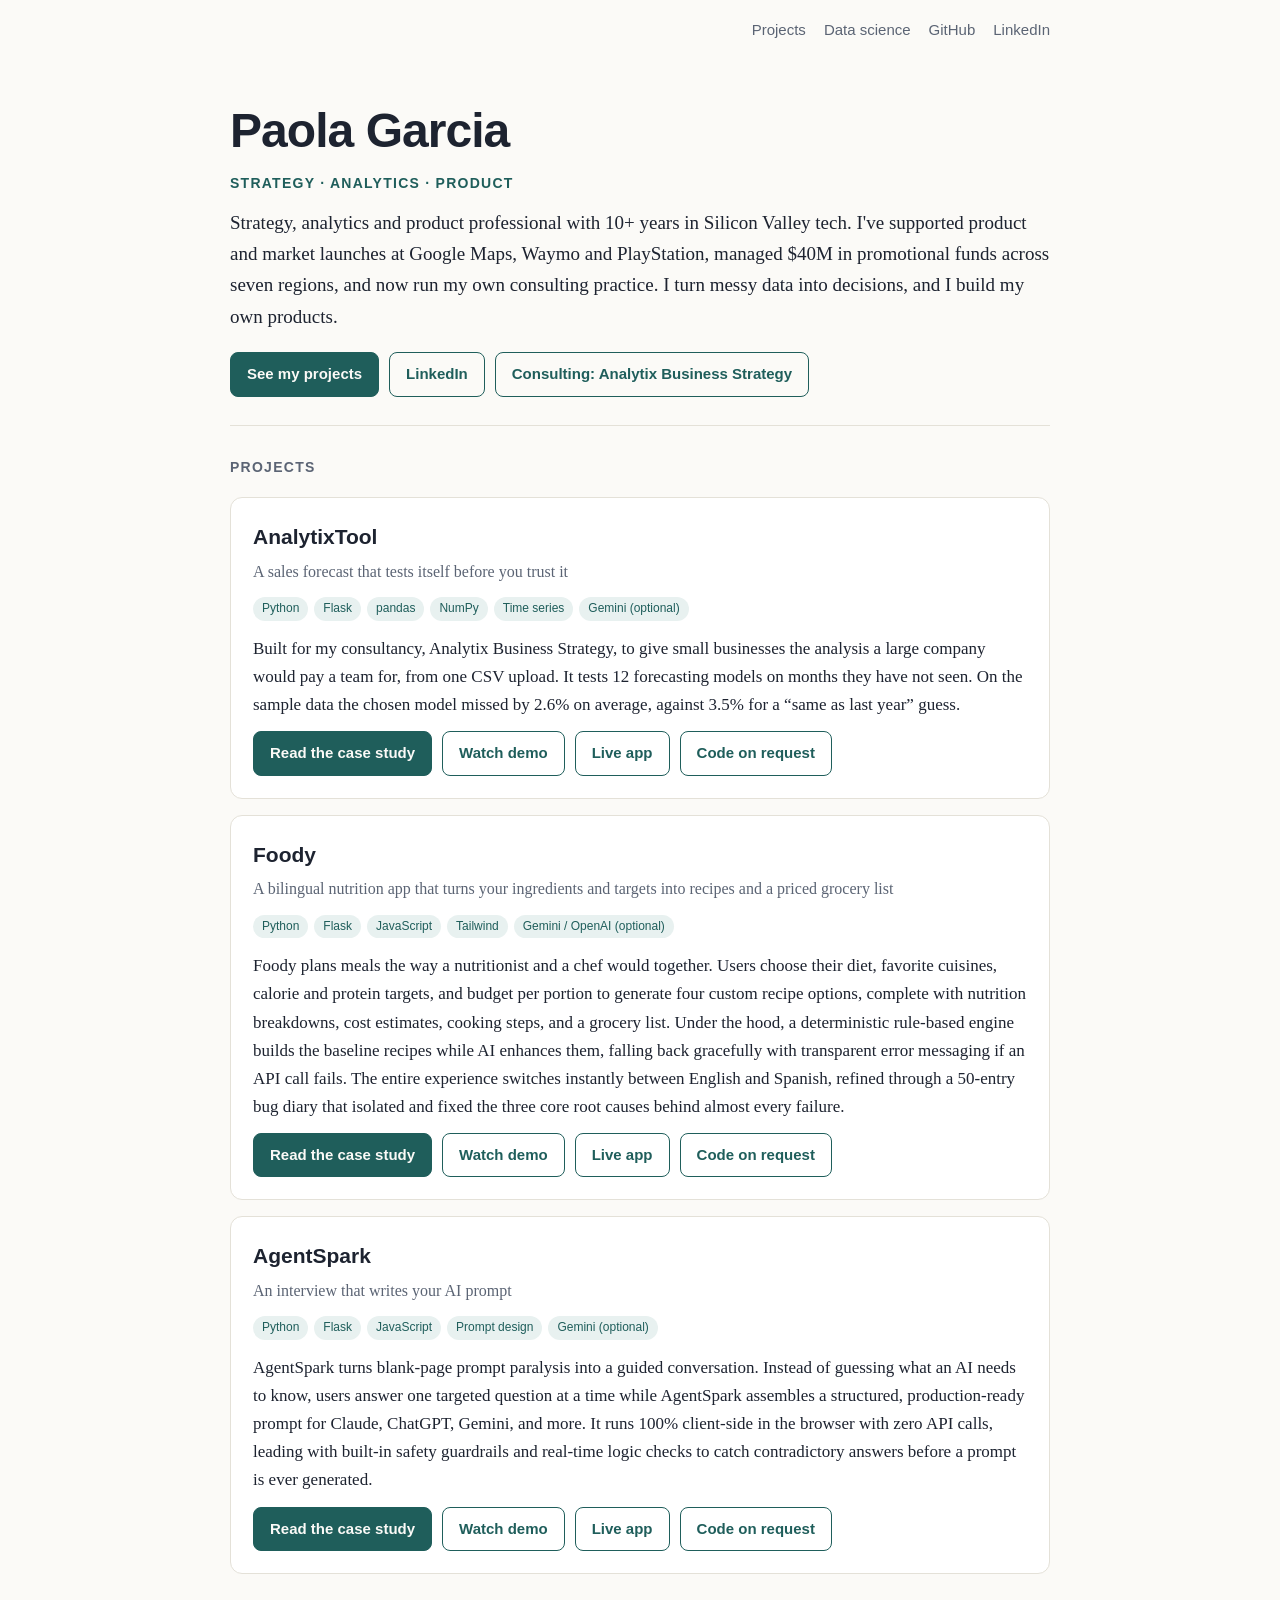
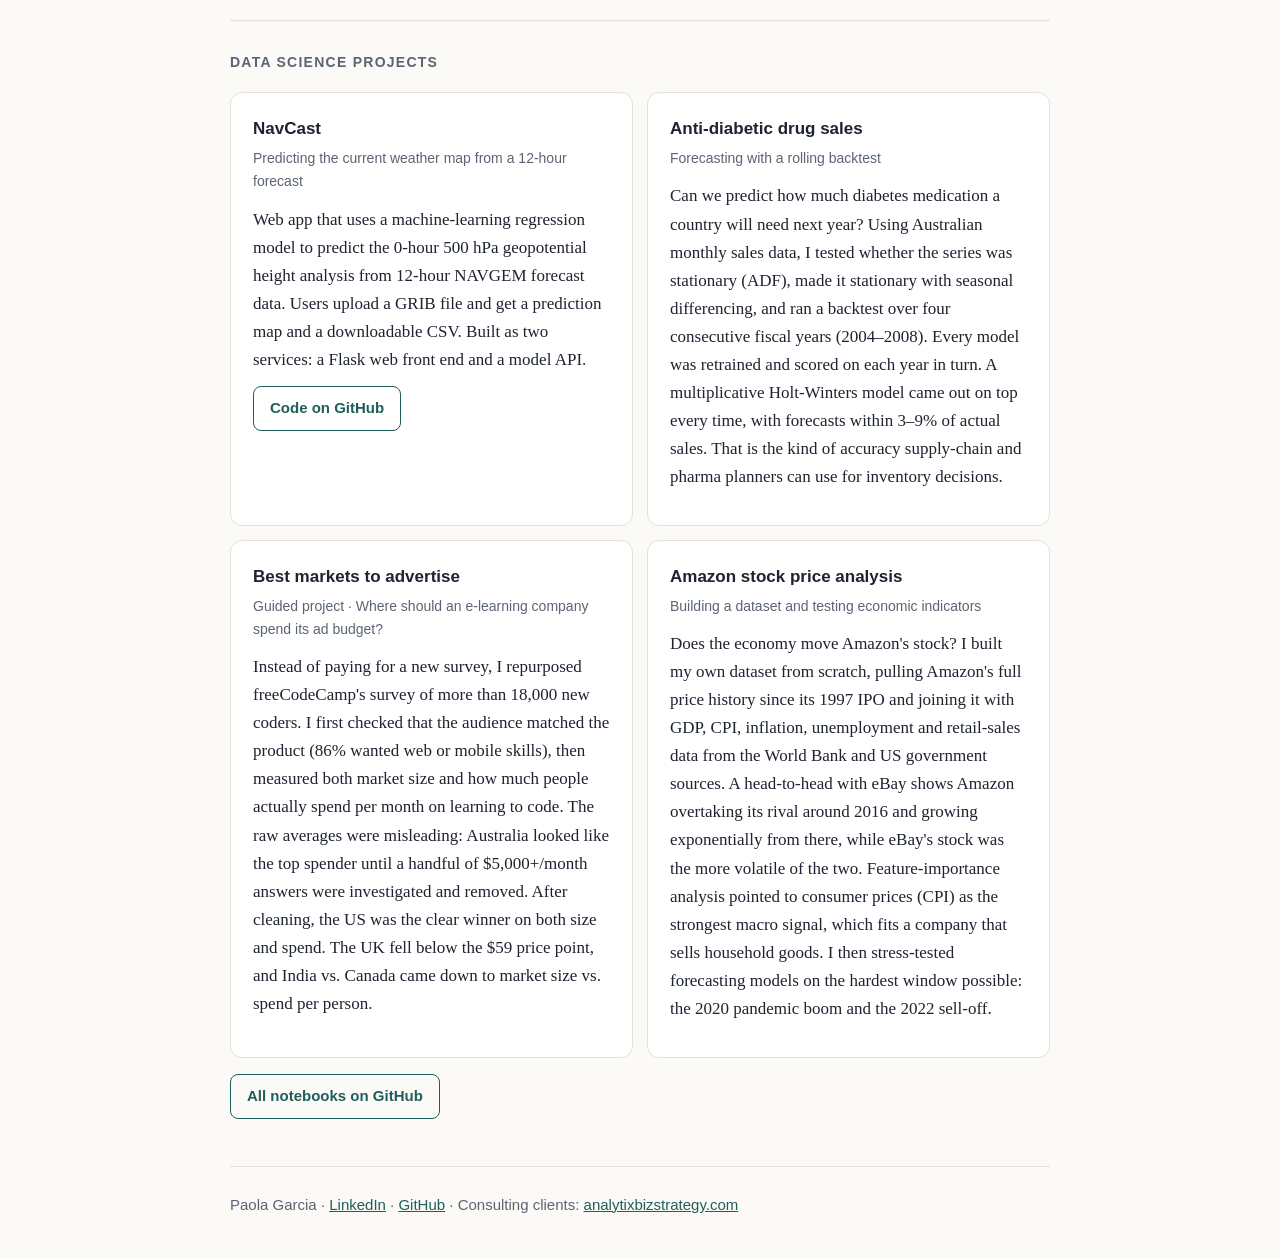
==== index.html @ 6eb3c1f3 "Add files via upload" ====
<!doctype html><html lang="en"><head><meta charset="utf-8"><meta name="viewport" content="width=device-width,initial-scale=1">
<title>Paola Garcia | Business Analytics Portfolio</title><meta name="description" content="Business analytics portfolio: a forecasting app, a bilingual nutrition app and an AI prompt builder, with case studies and demo videos.">
<link rel="stylesheet" href="style.css"></head><body><div class="wrap"><nav><div class="links"><a href="index.html#projects">Projects</a><a href="index.html#notebooks">Data science</a><a href="https://github.com/paogarciar">GitHub</a><a href="https://www.linkedin.com/in/paogarciar/">LinkedIn</a></div></nav>
<div class="hero"><h1>Paola Garcia</h1>
<p class="kick">Strategy &middot; Analytics &middot; Product</p>
<p>Strategy, analytics and product professional with 10+ years in Silicon Valley tech. I've supported product and market launches at Google Maps, Waymo and PlayStation, managed $40M in promotional funds across seven regions, and now run my own consulting practice. I turn messy data into decisions, and I build my own products.</p>
<div class="cta"><a class="btn p" href="#projects">See my projects</a><a class="btn" href="https://www.linkedin.com/in/paogarciar/">LinkedIn</a><a class="btn" href="https://analytixbizstrategy.com">Consulting: Analytix Business Strategy</a></div></div>
<section id="projects"><h2>Projects</h2><div class="card"><h3>AnalytixTool</h3><p class="sub">A sales forecast that tests itself before you trust it</p><div class="tags"><span class="tag">Python</span><span class="tag">Flask</span><span class="tag">pandas</span><span class="tag">NumPy</span><span class="tag">Time series</span><span class="tag">Gemini (optional)</span></div><p>Built for my consultancy, Analytix Business Strategy, to give small businesses the analysis a large company would pay a team for, from one CSV upload. It tests 12 forecasting models on months they have not seen. On the sample data the chosen model missed by 2.6% on average, against 3.5% for a &ldquo;same as last year&rdquo; guess.</p><div class="row"><a class="btn p" href="analytixtool.html">Read the case study</a><a class="btn" href="analytixtool.html#demo">Watch demo</a><a class="btn" href="https://sales-forecast-swot.onrender.com/">Live app</a><a class="btn" href="https://www.linkedin.com/in/paogarciar/" title="Message me on LinkedIn">Code on request</a></div></div><div class="card"><h3>Foody</h3><p class="sub">A bilingual nutrition app that turns your ingredients and targets into recipes and a priced grocery list</p><div class="tags"><span class="tag">Python</span><span class="tag">Flask</span><span class="tag">JavaScript</span><span class="tag">Tailwind</span><span class="tag">Gemini / OpenAI (optional)</span></div><p>Foody plans meals the way a nutritionist and a chef would together. Users choose their diet, favorite cuisines, calorie and protein targets, and budget per portion to generate four custom recipe options, complete with nutrition breakdowns, cost estimates, cooking steps, and a grocery list. Under the hood, a deterministic rule-based engine builds the baseline recipes while AI enhances them, falling back gracefully with transparent error messaging if an API call fails. The entire experience switches instantly between English and Spanish, refined through a 50-entry bug diary that isolated and fixed the three core root causes behind almost every failure.</p><div class="row"><a class="btn p" href="foody.html">Read the case study</a><a class="btn" href="foody.html#demo">Watch demo</a><a class="btn" href="https://foody-5w9l.onrender.com">Live app</a><a class="btn" href="https://www.linkedin.com/in/paogarciar/" title="Message me on LinkedIn">Code on request</a></div></div><div class="card"><h3>AgentSpark</h3><p class="sub">An interview that writes your AI prompt</p><div class="tags"><span class="tag">Python</span><span class="tag">Flask</span><span class="tag">JavaScript</span><span class="tag">Prompt design</span><span class="tag">Gemini (optional)</span></div><p>AgentSpark turns blank-page prompt paralysis into a guided conversation. Instead of guessing what an AI needs to know, users answer one targeted question at a time while AgentSpark assembles a structured, production-ready prompt for Claude, ChatGPT, Gemini, and more. It runs 100% client-side in the browser with zero API calls, leading with built-in safety guardrails and real-time logic checks to catch contradictory answers before a prompt is ever generated.</p><div class="row"><a class="btn p" href="agentspark.html">Read the case study</a><a class="btn" href="agentspark.html#demo">Watch demo</a><a class="btn" href="https://agentspark.onrender.com/">Live app</a><a class="btn" href="https://www.linkedin.com/in/paogarciar/" title="Message me on LinkedIn">Code on request</a></div></div></section>
<section id="notebooks"><h2>Data science projects</h2><div class="grid two"><div class="card"><h3>NavCast</h3><p class="fact">Predicting the current weather map from a 12-hour forecast</p><p>Web app that uses a machine-learning regression model to predict the 0-hour 500 hPa geopotential height analysis from 12-hour NAVGEM forecast data. Users upload a GRIB file and get a prediction map and a downloadable CSV. Built as two services: a Flask web front end and a model API.</p><div class="row"><a class="btn" href="https://github.com/paogarciar/NavCast">Code on GitHub</a></div></div><div class="card"><h3>Anti-diabetic drug sales</h3><p class="fact">Forecasting with a rolling backtest</p><p>Can we predict how much diabetes medication a country will need next year? Using Australian monthly sales data, I tested whether the series was stationary (ADF), made it stationary with seasonal differencing, and ran a backtest over four consecutive fiscal years (2004&ndash;2008). Every model was retrained and scored on each year in turn. A multiplicative Holt-Winters model came out on top every time, with forecasts within 3&ndash;9% of actual sales. That is the kind of accuracy supply-chain and pharma planners can use for inventory decisions.</p></div><div class="card"><h3>Best markets to advertise</h3><p class="fact">Guided project &middot; Where should an e-learning company spend its ad budget?</p><p>Instead of paying for a new survey, I repurposed freeCodeCamp's survey of more than 18,000 new coders. I first checked that the audience matched the product (86% wanted web or mobile skills), then measured both market size and how much people actually spend per month on learning to code. The raw averages were misleading: Australia looked like the top spender until a handful of $5,000+/month answers were investigated and removed. After cleaning, the US was the clear winner on both size and spend. The UK fell below the $59 price point, and India vs. Canada came down to market size vs. spend per person.</p></div><div class="card"><h3>Amazon stock price analysis</h3><p class="fact">Building a dataset and testing economic indicators</p><p>Does the economy move Amazon's stock? I built my own dataset from scratch, pulling Amazon's full price history since its 1997 IPO and joining it with GDP, CPI, inflation, unemployment and retail-sales data from the World Bank and US government sources. A head-to-head with eBay shows Amazon overtaking its rival around 2016 and growing exponentially from there, while eBay's stock was the more volatile of the two. Feature-importance analysis pointed to consumer prices (CPI) as the strongest macro signal, which fits a company that sells household goods. I then stress-tested forecasting models on the hardest window possible: the 2020 pandemic boom and the 2022 sell-off.</p></div></div><p style="margin-top:16px"><a class="btn" href="https://github.com/paogarciar/Data-Science-Notebooks">All notebooks on GitHub</a></p></section>

<footer>Paola Garcia &middot; <a href="https://www.linkedin.com/in/paogarciar/">LinkedIn</a> &middot; <a href="https://github.com/paogarciar">GitHub</a> &middot; Consulting clients: <a href="https://analytixbizstrategy.com">analytixbizstrategy.com</a></footer></div></body></html>
---- style.css ----
:root{--bg:#fbfaf7;--fg:#1d2330;--mut:#5b6474;--card:#fff;--line:#e4e1d8;--acc:#1f5e5b;--acc2:#e8f1f0;--hi:#b4532a}
@media(prefers-color-scheme:dark){:root{--bg:#12161c;--fg:#e8ebf0;--mut:#9aa4b2;--card:#1a2029;--line:#2a323d;--acc:#6fc3bd;--acc2:#1b2b2d;--hi:#e08a5e}}
*{box-sizing:border-box}html{scroll-behavior:smooth}
body{margin:0;background:var(--bg);color:var(--fg);font:17px/1.65 Georgia,'Iowan Old Style',serif}
a{color:var(--acc)}
.wrap{max-width:860px;margin:0 auto;padding:0 20px}
h1,h2,h3,.sans,nav,.btn,.tag{font-family:-apple-system,'Segoe UI',Helvetica,Arial,sans-serif}
nav{display:flex;gap:18px;flex-wrap:wrap;justify-content:space-between;align-items:center;padding:18px 0;font-size:15px}
nav .links{display:flex;gap:18px;flex-wrap:wrap}nav a{text-decoration:none;color:var(--mut)}nav a:hover{color:var(--acc)}
nav .links:only-child{margin-left:auto}
nav .name{font-weight:700;color:var(--fg)}
.hero{padding:44px 0 28px}
.hero h1{font-size:clamp(32px,6vw,48px);line-height:1.1;margin:0 0 14px;letter-spacing:-.02em}
.kick{font-family:-apple-system,'Segoe UI',sans-serif;font-size:14px!important;letter-spacing:.09em;text-transform:uppercase;color:var(--acc)!important;margin:0 0 12px!important;font-weight:600}
.hero p{font-size:19px;max-width:none;color:var(--fg);margin:0 0 20px}
.cta{display:flex;gap:10px;flex-wrap:wrap}
.btn{display:inline-block;padding:9px 16px;border-radius:8px;border:1px solid var(--acc);color:var(--acc);text-decoration:none;font-size:15px;font-weight:600}
.btn.p{background:var(--acc);color:var(--bg)}
.btn:hover{opacity:.85}
section{padding:30px 0;border-top:1px solid var(--line)}
h2{font-size:14px;letter-spacing:.09em;text-transform:uppercase;color:var(--mut);margin:0 0 18px}
.card{background:var(--card);border:1px solid var(--line);border-radius:12px;padding:22px;margin:0 0 16px}
.card h3{margin:0 0 4px;font-size:21px}
.card .sub{color:var(--mut);margin:0 0 12px;font-size:16px}
.card p{margin:0 0 12px}
.tags{display:flex;gap:6px;flex-wrap:wrap;margin:0 0 14px}
.tag{font-size:12px;background:var(--acc2);color:var(--acc);padding:2px 9px;border-radius:99px}
.row{display:flex;gap:10px;flex-wrap:wrap}
.grid{display:grid;grid-template-columns:repeat(auto-fit,minmax(230px,1fr));gap:14px}
.grid.two{grid-template-columns:repeat(auto-fit,minmax(320px,1fr))}
.grid .card{margin:0}.grid .card h3{font-size:17px}
.fact{font-family:-apple-system,'Segoe UI',sans-serif;font-size:14px;color:var(--mut);margin:0 0 12px}
footer{border-top:1px solid var(--line);padding:26px 0 40px;color:var(--mut);font-size:15px;font-family:-apple-system,'Segoe UI',sans-serif}
.cs h1{font-size:clamp(28px,5vw,40px);line-height:1.15;margin:30px 0 6px;letter-spacing:-.02em}
.cs .lede{font-size:19px;color:var(--mut);margin:0 0 20px}
.cs h3{font-size:20px;margin:30px 0 8px}
.cs table{border-collapse:collapse;width:100%;margin:14px 0;font-family:-apple-system,'Segoe UI',sans-serif;font-size:15px}
.cs th,.cs td{border-bottom:1px solid var(--line);padding:8px 10px;text-align:left}
.cs th{color:var(--mut);font-weight:600}
.cs li{margin:6px 0}
.meta{font-family:-apple-system,'Segoe UI',sans-serif;font-size:15px;color:var(--mut);background:var(--card);border:1px solid var(--line);border-radius:10px;padding:12px 16px;margin:0 0 20px}
.vid{position:relative;aspect-ratio:16/9;margin:18px 0 6px;border-radius:12px;overflow:hidden;border:1px solid var(--line);background:#000}
.vid iframe{position:absolute;inset:0;width:100%;height:100%;border:0}
.back{font-family:-apple-system,'Segoe UI',sans-serif;font-size:15px}
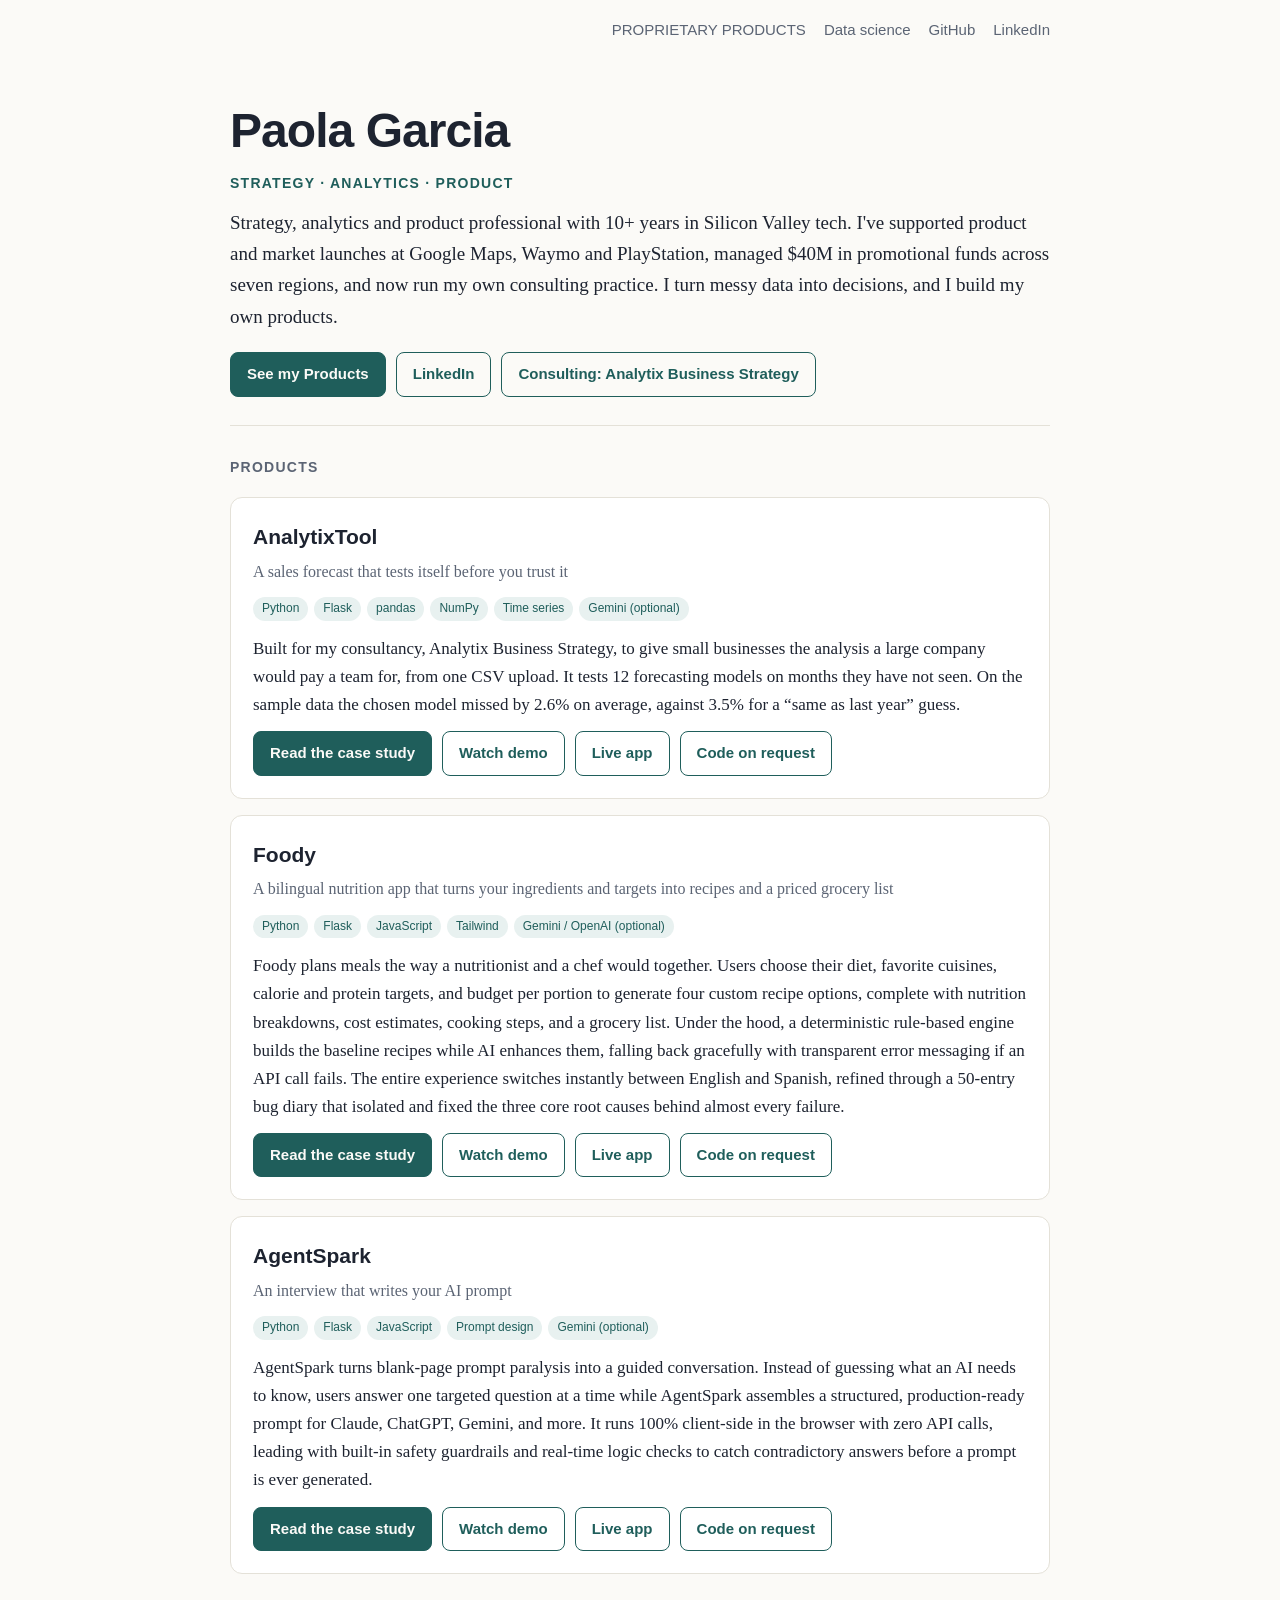
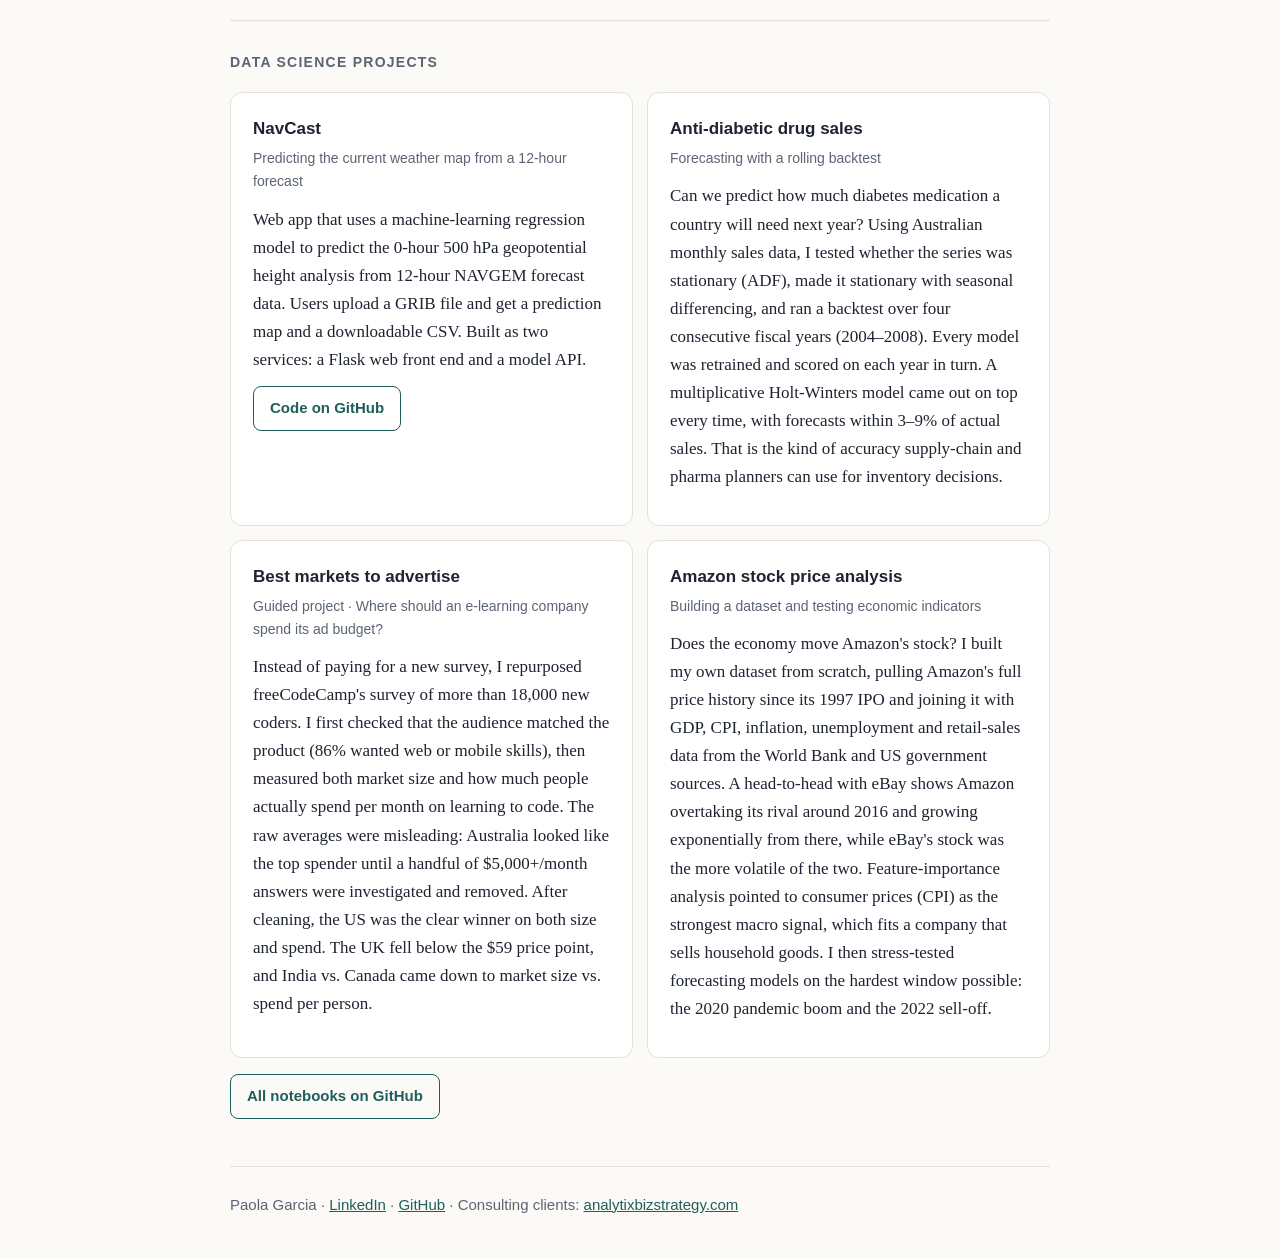
==== commit 8668c190: "Update index.html" ====
--- a/index.html
+++ b/index.html
@@ -1,11 +1,11 @@
 <!doctype html><html lang="en"><head><meta charset="utf-8"><meta name="viewport" content="width=device-width,initial-scale=1">
 <title>Paola Garcia | Business Analytics Portfolio</title><meta name="description" content="Business analytics portfolio: a forecasting app, a bilingual nutrition app and an AI prompt builder, with case studies and demo videos.">
-<link rel="stylesheet" href="style.css"></head><body><div class="wrap"><nav><div class="links"><a href="index.html#projects">Projects</a><a href="index.html#notebooks">Data science</a><a href="https://github.com/paogarciar">GitHub</a><a href="https://www.linkedin.com/in/paogarciar/">LinkedIn</a></div></nav>
+<link rel="stylesheet" href="style.css"></head><body><div class="wrap"><nav><div class="links"><a href="index.html#PROPRIETARY PRODUCTS">PROPRIETARY PRODUCTS</a><a href="index.html#notebooks">Data science</a><a href="https://github.com/paogarciar">GitHub</a><a href="https://www.linkedin.com/in/paogarciar/">LinkedIn</a></div></nav>
 <div class="hero"><h1>Paola Garcia</h1>
 <p class="kick">Strategy &middot; Analytics &middot; Product</p>
 <p>Strategy, analytics and product professional with 10+ years in Silicon Valley tech. I've supported product and market launches at Google Maps, Waymo and PlayStation, managed $40M in promotional funds across seven regions, and now run my own consulting practice. I turn messy data into decisions, and I build my own products.</p>
-<div class="cta"><a class="btn p" href="#projects">See my projects</a><a class="btn" href="https://www.linkedin.com/in/paogarciar/">LinkedIn</a><a class="btn" href="https://analytixbizstrategy.com">Consulting: Analytix Business Strategy</a></div></div>
-<section id="projects"><h2>Projects</h2><div class="card"><h3>AnalytixTool</h3><p class="sub">A sales forecast that tests itself before you trust it</p><div class="tags"><span class="tag">Python</span><span class="tag">Flask</span><span class="tag">pandas</span><span class="tag">NumPy</span><span class="tag">Time series</span><span class="tag">Gemini (optional)</span></div><p>Built for my consultancy, Analytix Business Strategy, to give small businesses the analysis a large company would pay a team for, from one CSV upload. It tests 12 forecasting models on months they have not seen. On the sample data the chosen model missed by 2.6% on average, against 3.5% for a &ldquo;same as last year&rdquo; guess.</p><div class="row"><a class="btn p" href="analytixtool.html">Read the case study</a><a class="btn" href="analytixtool.html#demo">Watch demo</a><a class="btn" href="https://sales-forecast-swot.onrender.com/">Live app</a><a class="btn" href="https://www.linkedin.com/in/paogarciar/" title="Message me on LinkedIn">Code on request</a></div></div><div class="card"><h3>Foody</h3><p class="sub">A bilingual nutrition app that turns your ingredients and targets into recipes and a priced grocery list</p><div class="tags"><span class="tag">Python</span><span class="tag">Flask</span><span class="tag">JavaScript</span><span class="tag">Tailwind</span><span class="tag">Gemini / OpenAI (optional)</span></div><p>Foody plans meals the way a nutritionist and a chef would together. Users choose their diet, favorite cuisines, calorie and protein targets, and budget per portion to generate four custom recipe options, complete with nutrition breakdowns, cost estimates, cooking steps, and a grocery list. Under the hood, a deterministic rule-based engine builds the baseline recipes while AI enhances them, falling back gracefully with transparent error messaging if an API call fails. The entire experience switches instantly between English and Spanish, refined through a 50-entry bug diary that isolated and fixed the three core root causes behind almost every failure.</p><div class="row"><a class="btn p" href="foody.html">Read the case study</a><a class="btn" href="foody.html#demo">Watch demo</a><a class="btn" href="https://foody-5w9l.onrender.com">Live app</a><a class="btn" href="https://www.linkedin.com/in/paogarciar/" title="Message me on LinkedIn">Code on request</a></div></div><div class="card"><h3>AgentSpark</h3><p class="sub">An interview that writes your AI prompt</p><div class="tags"><span class="tag">Python</span><span class="tag">Flask</span><span class="tag">JavaScript</span><span class="tag">Prompt design</span><span class="tag">Gemini (optional)</span></div><p>AgentSpark turns blank-page prompt paralysis into a guided conversation. Instead of guessing what an AI needs to know, users answer one targeted question at a time while AgentSpark assembles a structured, production-ready prompt for Claude, ChatGPT, Gemini, and more. It runs 100% client-side in the browser with zero API calls, leading with built-in safety guardrails and real-time logic checks to catch contradictory answers before a prompt is ever generated.</p><div class="row"><a class="btn p" href="agentspark.html">Read the case study</a><a class="btn" href="agentspark.html#demo">Watch demo</a><a class="btn" href="https://agentspark.onrender.com/">Live app</a><a class="btn" href="https://www.linkedin.com/in/paogarciar/" title="Message me on LinkedIn">Code on request</a></div></div></section>
+<div class="cta"><a class="btn p" href="#Products">See my Products</a><a class="btn" href="https://www.linkedin.com/in/paogarciar/">LinkedIn</a><a class="btn" href="https://analytixbizstrategy.com">Consulting: Analytix Business Strategy</a></div></div>
+<section id="Products"><h2>Products</h2><div class="card"><h3>AnalytixTool</h3><p class="sub">A sales forecast that tests itself before you trust it</p><div class="tags"><span class="tag">Python</span><span class="tag">Flask</span><span class="tag">pandas</span><span class="tag">NumPy</span><span class="tag">Time series</span><span class="tag">Gemini (optional)</span></div><p>Built for my consultancy, Analytix Business Strategy, to give small businesses the analysis a large company would pay a team for, from one CSV upload. It tests 12 forecasting models on months they have not seen. On the sample data the chosen model missed by 2.6% on average, against 3.5% for a &ldquo;same as last year&rdquo; guess.</p><div class="row"><a class="btn p" href="analytixtool.html">Read the case study</a><a class="btn" href="analytixtool.html#demo">Watch demo</a><a class="btn" href="https://sales-forecast-swot.onrender.com/">Live app</a><a class="btn" href="https://www.linkedin.com/in/paogarciar/" title="Message me on LinkedIn">Code on request</a></div></div><div class="card"><h3>Foody</h3><p class="sub">A bilingual nutrition app that turns your ingredients and targets into recipes and a priced grocery list</p><div class="tags"><span class="tag">Python</span><span class="tag">Flask</span><span class="tag">JavaScript</span><span class="tag">Tailwind</span><span class="tag">Gemini / OpenAI (optional)</span></div><p>Foody plans meals the way a nutritionist and a chef would together. Users choose their diet, favorite cuisines, calorie and protein targets, and budget per portion to generate four custom recipe options, complete with nutrition breakdowns, cost estimates, cooking steps, and a grocery list. Under the hood, a deterministic rule-based engine builds the baseline recipes while AI enhances them, falling back gracefully with transparent error messaging if an API call fails. The entire experience switches instantly between English and Spanish, refined through a 50-entry bug diary that isolated and fixed the three core root causes behind almost every failure.</p><div class="row"><a class="btn p" href="foody.html">Read the case study</a><a class="btn" href="foody.html#demo">Watch demo</a><a class="btn" href="https://foody-5w9l.onrender.com">Live app</a><a class="btn" href="https://www.linkedin.com/in/paogarciar/" title="Message me on LinkedIn">Code on request</a></div></div><div class="card"><h3>AgentSpark</h3><p class="sub">An interview that writes your AI prompt</p><div class="tags"><span class="tag">Python</span><span class="tag">Flask</span><span class="tag">JavaScript</span><span class="tag">Prompt design</span><span class="tag">Gemini (optional)</span></div><p>AgentSpark turns blank-page prompt paralysis into a guided conversation. Instead of guessing what an AI needs to know, users answer one targeted question at a time while AgentSpark assembles a structured, production-ready prompt for Claude, ChatGPT, Gemini, and more. It runs 100% client-side in the browser with zero API calls, leading with built-in safety guardrails and real-time logic checks to catch contradictory answers before a prompt is ever generated.</p><div class="row"><a class="btn p" href="agentspark.html">Read the case study</a><a class="btn" href="agentspark.html#demo">Watch demo</a><a class="btn" href="https://agentspark.onrender.com/">Live app</a><a class="btn" href="https://www.linkedin.com/in/paogarciar/" title="Message me on LinkedIn">Code on request</a></div></div></section>
 <section id="notebooks"><h2>Data science projects</h2><div class="grid two"><div class="card"><h3>NavCast</h3><p class="fact">Predicting the current weather map from a 12-hour forecast</p><p>Web app that uses a machine-learning regression model to predict the 0-hour 500 hPa geopotential height analysis from 12-hour NAVGEM forecast data. Users upload a GRIB file and get a prediction map and a downloadable CSV. Built as two services: a Flask web front end and a model API.</p><div class="row"><a class="btn" href="https://github.com/paogarciar/NavCast">Code on GitHub</a></div></div><div class="card"><h3>Anti-diabetic drug sales</h3><p class="fact">Forecasting with a rolling backtest</p><p>Can we predict how much diabetes medication a country will need next year? Using Australian monthly sales data, I tested whether the series was stationary (ADF), made it stationary with seasonal differencing, and ran a backtest over four consecutive fiscal years (2004&ndash;2008). Every model was retrained and scored on each year in turn. A multiplicative Holt-Winters model came out on top every time, with forecasts within 3&ndash;9% of actual sales. That is the kind of accuracy supply-chain and pharma planners can use for inventory decisions.</p></div><div class="card"><h3>Best markets to advertise</h3><p class="fact">Guided project &middot; Where should an e-learning company spend its ad budget?</p><p>Instead of paying for a new survey, I repurposed freeCodeCamp's survey of more than 18,000 new coders. I first checked that the audience matched the product (86% wanted web or mobile skills), then measured both market size and how much people actually spend per month on learning to code. The raw averages were misleading: Australia looked like the top spender until a handful of $5,000+/month answers were investigated and removed. After cleaning, the US was the clear winner on both size and spend. The UK fell below the $59 price point, and India vs. Canada came down to market size vs. spend per person.</p></div><div class="card"><h3>Amazon stock price analysis</h3><p class="fact">Building a dataset and testing economic indicators</p><p>Does the economy move Amazon's stock? I built my own dataset from scratch, pulling Amazon's full price history since its 1997 IPO and joining it with GDP, CPI, inflation, unemployment and retail-sales data from the World Bank and US government sources. A head-to-head with eBay shows Amazon overtaking its rival around 2016 and growing exponentially from there, while eBay's stock was the more volatile of the two. Feature-importance analysis pointed to consumer prices (CPI) as the strongest macro signal, which fits a company that sells household goods. I then stress-tested forecasting models on the hardest window possible: the 2020 pandemic boom and the 2022 sell-off.</p></div></div><p style="margin-top:16px"><a class="btn" href="https://github.com/paogarciar/Data-Science-Notebooks">All notebooks on GitHub</a></p></section>
 
-<footer>Paola Garcia &middot; <a href="https://www.linkedin.com/in/paogarciar/">LinkedIn</a> &middot; <a href="https://github.com/paogarciar">GitHub</a> &middot; Consulting clients: <a href="https://analytixbizstrategy.com">analytixbizstrategy.com</a></footer></div></body></html>+<footer>Paola Garcia &middot; <a href="https://www.linkedin.com/in/paogarciar/">LinkedIn</a> &middot; <a href="https://github.com/paogarciar">GitHub</a> &middot; Consulting clients: <a href="https://analytixbizstrategy.com">analytixbizstrategy.com</a></footer></div></body></html>
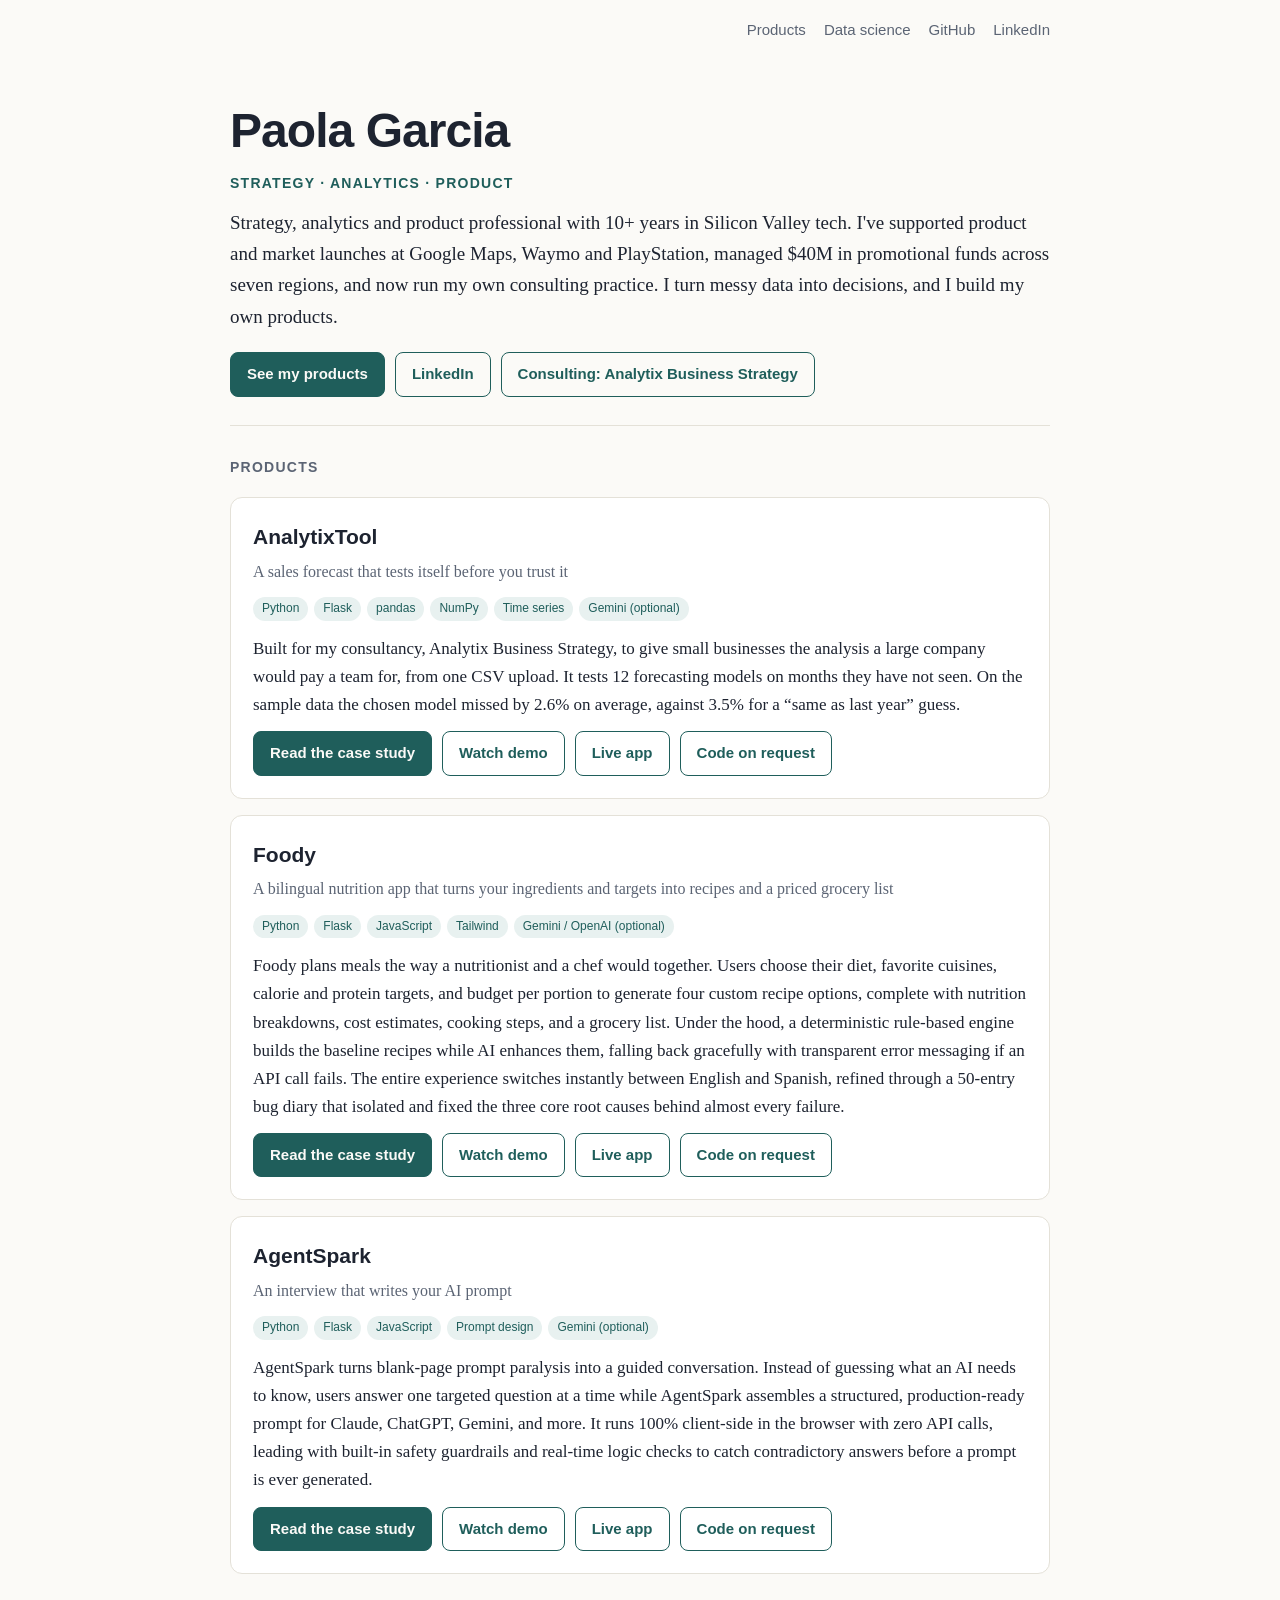
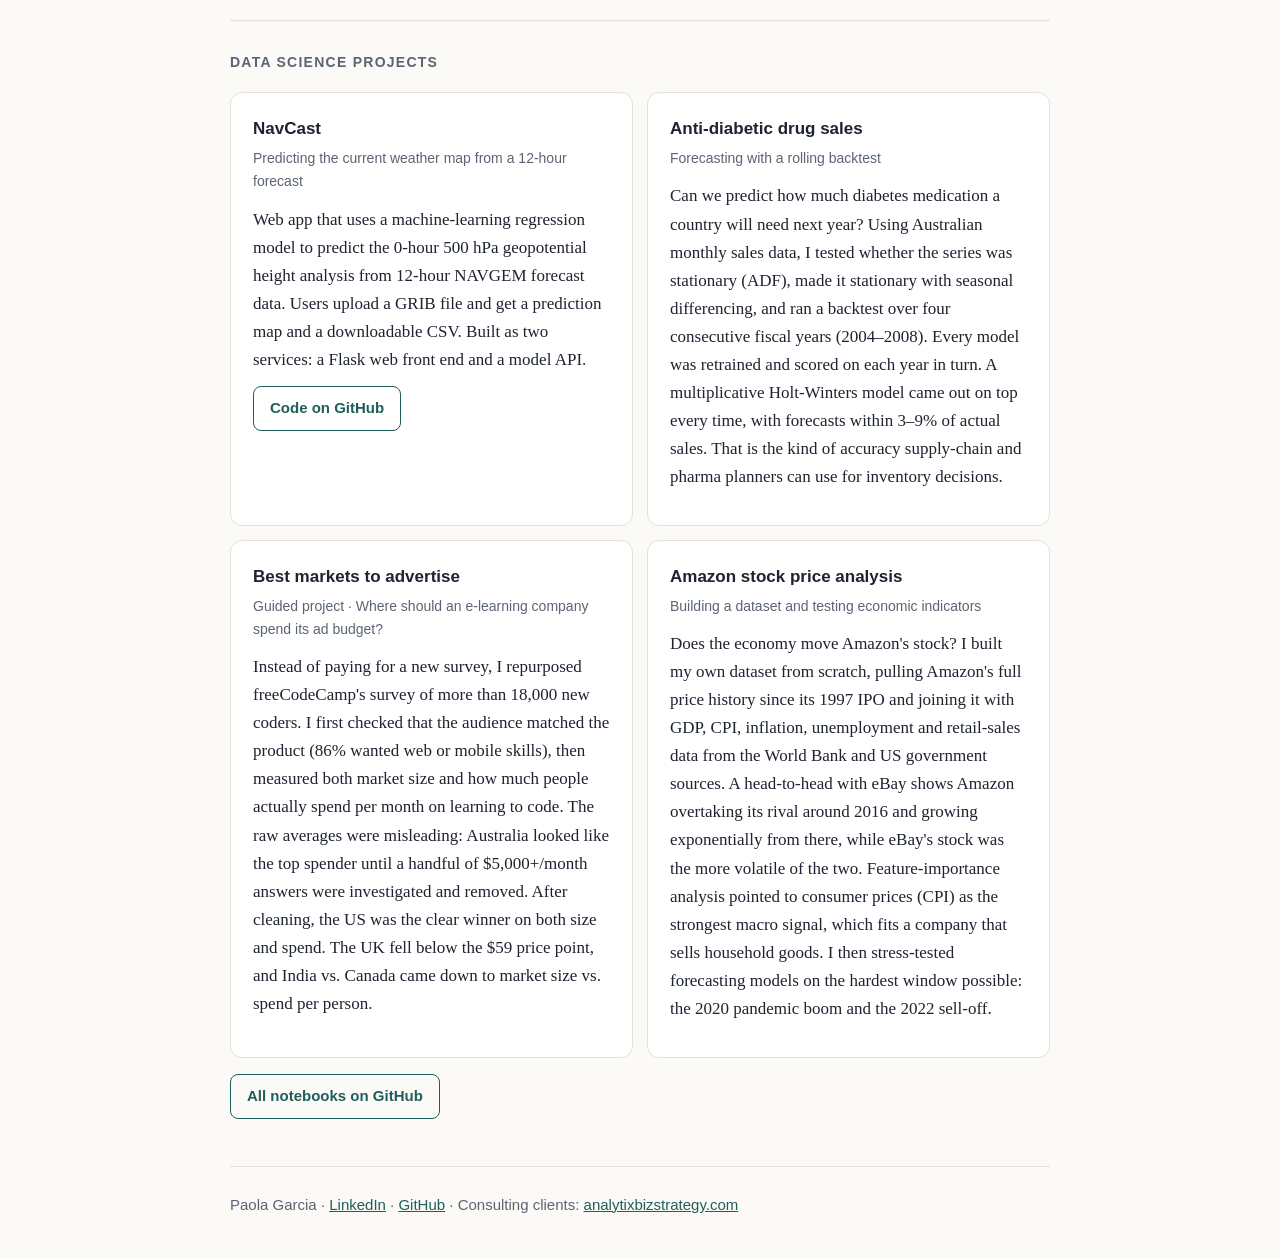
==== commit 1354637d: "Add files via upload" ====
--- a/index.html
+++ b/index.html
@@ -1,11 +1,11 @@
 <!doctype html><html lang="en"><head><meta charset="utf-8"><meta name="viewport" content="width=device-width,initial-scale=1">
 <title>Paola Garcia | Business Analytics Portfolio</title><meta name="description" content="Business analytics portfolio: a forecasting app, a bilingual nutrition app and an AI prompt builder, with case studies and demo videos.">
-<link rel="stylesheet" href="style.css"></head><body><div class="wrap"><nav><div class="links"><a href="index.html#PROPRIETARY PRODUCTS">PROPRIETARY PRODUCTS</a><a href="index.html#notebooks">Data science</a><a href="https://github.com/paogarciar">GitHub</a><a href="https://www.linkedin.com/in/paogarciar/">LinkedIn</a></div></nav>
+<link rel="stylesheet" href="style.css"></head><body><div class="wrap"><nav><div class="links"><a href="index.html#projects">Products</a><a href="index.html#notebooks">Data science</a><a href="https://github.com/paogarciar">GitHub</a><a href="https://www.linkedin.com/in/paogarciar/">LinkedIn</a></div></nav>
 <div class="hero"><h1>Paola Garcia</h1>
 <p class="kick">Strategy &middot; Analytics &middot; Product</p>
 <p>Strategy, analytics and product professional with 10+ years in Silicon Valley tech. I've supported product and market launches at Google Maps, Waymo and PlayStation, managed $40M in promotional funds across seven regions, and now run my own consulting practice. I turn messy data into decisions, and I build my own products.</p>
-<div class="cta"><a class="btn p" href="#Products">See my Products</a><a class="btn" href="https://www.linkedin.com/in/paogarciar/">LinkedIn</a><a class="btn" href="https://analytixbizstrategy.com">Consulting: Analytix Business Strategy</a></div></div>
-<section id="Products"><h2>Products</h2><div class="card"><h3>AnalytixTool</h3><p class="sub">A sales forecast that tests itself before you trust it</p><div class="tags"><span class="tag">Python</span><span class="tag">Flask</span><span class="tag">pandas</span><span class="tag">NumPy</span><span class="tag">Time series</span><span class="tag">Gemini (optional)</span></div><p>Built for my consultancy, Analytix Business Strategy, to give small businesses the analysis a large company would pay a team for, from one CSV upload. It tests 12 forecasting models on months they have not seen. On the sample data the chosen model missed by 2.6% on average, against 3.5% for a &ldquo;same as last year&rdquo; guess.</p><div class="row"><a class="btn p" href="analytixtool.html">Read the case study</a><a class="btn" href="analytixtool.html#demo">Watch demo</a><a class="btn" href="https://sales-forecast-swot.onrender.com/">Live app</a><a class="btn" href="https://www.linkedin.com/in/paogarciar/" title="Message me on LinkedIn">Code on request</a></div></div><div class="card"><h3>Foody</h3><p class="sub">A bilingual nutrition app that turns your ingredients and targets into recipes and a priced grocery list</p><div class="tags"><span class="tag">Python</span><span class="tag">Flask</span><span class="tag">JavaScript</span><span class="tag">Tailwind</span><span class="tag">Gemini / OpenAI (optional)</span></div><p>Foody plans meals the way a nutritionist and a chef would together. Users choose their diet, favorite cuisines, calorie and protein targets, and budget per portion to generate four custom recipe options, complete with nutrition breakdowns, cost estimates, cooking steps, and a grocery list. Under the hood, a deterministic rule-based engine builds the baseline recipes while AI enhances them, falling back gracefully with transparent error messaging if an API call fails. The entire experience switches instantly between English and Spanish, refined through a 50-entry bug diary that isolated and fixed the three core root causes behind almost every failure.</p><div class="row"><a class="btn p" href="foody.html">Read the case study</a><a class="btn" href="foody.html#demo">Watch demo</a><a class="btn" href="https://foody-5w9l.onrender.com">Live app</a><a class="btn" href="https://www.linkedin.com/in/paogarciar/" title="Message me on LinkedIn">Code on request</a></div></div><div class="card"><h3>AgentSpark</h3><p class="sub">An interview that writes your AI prompt</p><div class="tags"><span class="tag">Python</span><span class="tag">Flask</span><span class="tag">JavaScript</span><span class="tag">Prompt design</span><span class="tag">Gemini (optional)</span></div><p>AgentSpark turns blank-page prompt paralysis into a guided conversation. Instead of guessing what an AI needs to know, users answer one targeted question at a time while AgentSpark assembles a structured, production-ready prompt for Claude, ChatGPT, Gemini, and more. It runs 100% client-side in the browser with zero API calls, leading with built-in safety guardrails and real-time logic checks to catch contradictory answers before a prompt is ever generated.</p><div class="row"><a class="btn p" href="agentspark.html">Read the case study</a><a class="btn" href="agentspark.html#demo">Watch demo</a><a class="btn" href="https://agentspark.onrender.com/">Live app</a><a class="btn" href="https://www.linkedin.com/in/paogarciar/" title="Message me on LinkedIn">Code on request</a></div></div></section>
+<div class="cta"><a class="btn p" href="#projects">See my products</a><a class="btn" href="https://www.linkedin.com/in/paogarciar/">LinkedIn</a><a class="btn" href="https://analytixbizstrategy.com">Consulting: Analytix Business Strategy</a></div></div>
+<section id="projects"><h2>Products</h2><div class="card"><h3>AnalytixTool</h3><p class="sub">A sales forecast that tests itself before you trust it</p><div class="tags"><span class="tag">Python</span><span class="tag">Flask</span><span class="tag">pandas</span><span class="tag">NumPy</span><span class="tag">Time series</span><span class="tag">Gemini (optional)</span></div><p>Built for my consultancy, Analytix Business Strategy, to give small businesses the analysis a large company would pay a team for, from one CSV upload. It tests 12 forecasting models on months they have not seen. On the sample data the chosen model missed by 2.6% on average, against 3.5% for a &ldquo;same as last year&rdquo; guess.</p><div class="row"><a class="btn p" href="analytixtool.html">Read the case study</a><a class="btn" href="analytixtool.html#demo">Watch demo</a><a class="btn" href="https://sales-forecast-swot.onrender.com/">Live app</a><a class="btn" href="https://www.linkedin.com/in/paogarciar/" title="Message me on LinkedIn">Code on request</a></div></div><div class="card"><h3>Foody</h3><p class="sub">A bilingual nutrition app that turns your ingredients and targets into recipes and a priced grocery list</p><div class="tags"><span class="tag">Python</span><span class="tag">Flask</span><span class="tag">JavaScript</span><span class="tag">Tailwind</span><span class="tag">Gemini / OpenAI (optional)</span></div><p>Foody plans meals the way a nutritionist and a chef would together. Users choose their diet, favorite cuisines, calorie and protein targets, and budget per portion to generate four custom recipe options, complete with nutrition breakdowns, cost estimates, cooking steps, and a grocery list. Under the hood, a deterministic rule-based engine builds the baseline recipes while AI enhances them, falling back gracefully with transparent error messaging if an API call fails. The entire experience switches instantly between English and Spanish, refined through a 50-entry bug diary that isolated and fixed the three core root causes behind almost every failure.</p><div class="row"><a class="btn p" href="foody.html">Read the case study</a><a class="btn" href="foody.html#demo">Watch demo</a><a class="btn" href="https://foody-5w9l.onrender.com">Live app</a><a class="btn" href="https://www.linkedin.com/in/paogarciar/" title="Message me on LinkedIn">Code on request</a></div></div><div class="card"><h3>AgentSpark</h3><p class="sub">An interview that writes your AI prompt</p><div class="tags"><span class="tag">Python</span><span class="tag">Flask</span><span class="tag">JavaScript</span><span class="tag">Prompt design</span><span class="tag">Gemini (optional)</span></div><p>AgentSpark turns blank-page prompt paralysis into a guided conversation. Instead of guessing what an AI needs to know, users answer one targeted question at a time while AgentSpark assembles a structured, production-ready prompt for Claude, ChatGPT, Gemini, and more. It runs 100% client-side in the browser with zero API calls, leading with built-in safety guardrails and real-time logic checks to catch contradictory answers before a prompt is ever generated.</p><div class="row"><a class="btn p" href="agentspark.html">Read the case study</a><a class="btn" href="agentspark.html#demo">Watch demo</a><a class="btn" href="https://agentspark.onrender.com/">Live app</a><a class="btn" href="https://www.linkedin.com/in/paogarciar/" title="Message me on LinkedIn">Code on request</a></div></div></section>
 <section id="notebooks"><h2>Data science projects</h2><div class="grid two"><div class="card"><h3>NavCast</h3><p class="fact">Predicting the current weather map from a 12-hour forecast</p><p>Web app that uses a machine-learning regression model to predict the 0-hour 500 hPa geopotential height analysis from 12-hour NAVGEM forecast data. Users upload a GRIB file and get a prediction map and a downloadable CSV. Built as two services: a Flask web front end and a model API.</p><div class="row"><a class="btn" href="https://github.com/paogarciar/NavCast">Code on GitHub</a></div></div><div class="card"><h3>Anti-diabetic drug sales</h3><p class="fact">Forecasting with a rolling backtest</p><p>Can we predict how much diabetes medication a country will need next year? Using Australian monthly sales data, I tested whether the series was stationary (ADF), made it stationary with seasonal differencing, and ran a backtest over four consecutive fiscal years (2004&ndash;2008). Every model was retrained and scored on each year in turn. A multiplicative Holt-Winters model came out on top every time, with forecasts within 3&ndash;9% of actual sales. That is the kind of accuracy supply-chain and pharma planners can use for inventory decisions.</p></div><div class="card"><h3>Best markets to advertise</h3><p class="fact">Guided project &middot; Where should an e-learning company spend its ad budget?</p><p>Instead of paying for a new survey, I repurposed freeCodeCamp's survey of more than 18,000 new coders. I first checked that the audience matched the product (86% wanted web or mobile skills), then measured both market size and how much people actually spend per month on learning to code. The raw averages were misleading: Australia looked like the top spender until a handful of $5,000+/month answers were investigated and removed. After cleaning, the US was the clear winner on both size and spend. The UK fell below the $59 price point, and India vs. Canada came down to market size vs. spend per person.</p></div><div class="card"><h3>Amazon stock price analysis</h3><p class="fact">Building a dataset and testing economic indicators</p><p>Does the economy move Amazon's stock? I built my own dataset from scratch, pulling Amazon's full price history since its 1997 IPO and joining it with GDP, CPI, inflation, unemployment and retail-sales data from the World Bank and US government sources. A head-to-head with eBay shows Amazon overtaking its rival around 2016 and growing exponentially from there, while eBay's stock was the more volatile of the two. Feature-importance analysis pointed to consumer prices (CPI) as the strongest macro signal, which fits a company that sells household goods. I then stress-tested forecasting models on the hardest window possible: the 2020 pandemic boom and the 2022 sell-off.</p></div></div><p style="margin-top:16px"><a class="btn" href="https://github.com/paogarciar/Data-Science-Notebooks">All notebooks on GitHub</a></p></section>
 
-<footer>Paola Garcia &middot; <a href="https://www.linkedin.com/in/paogarciar/">LinkedIn</a> &middot; <a href="https://github.com/paogarciar">GitHub</a> &middot; Consulting clients: <a href="https://analytixbizstrategy.com">analytixbizstrategy.com</a></footer></div></body></html>
+<footer>Paola Garcia &middot; <a href="https://www.linkedin.com/in/paogarciar/">LinkedIn</a> &middot; <a href="https://github.com/paogarciar">GitHub</a> &middot; Consulting clients: <a href="https://analytixbizstrategy.com">analytixbizstrategy.com</a></footer></div></body></html>
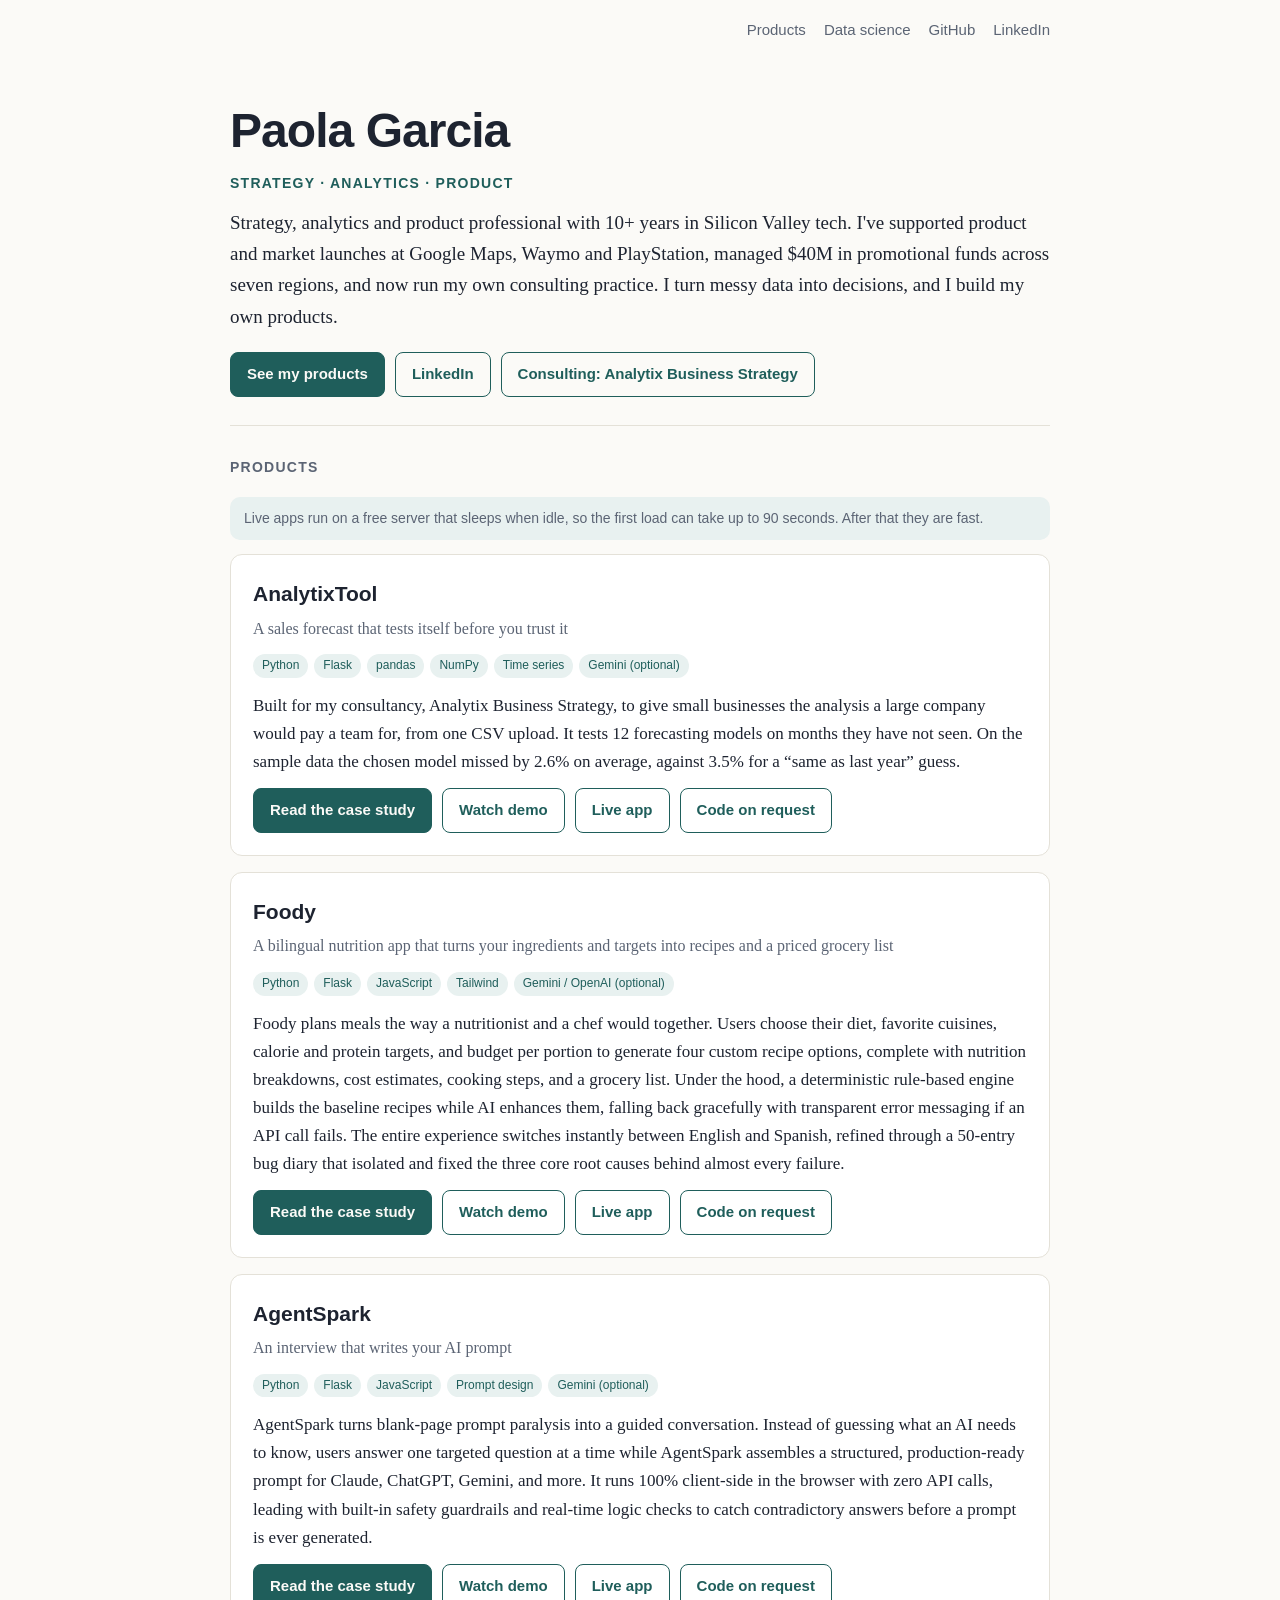
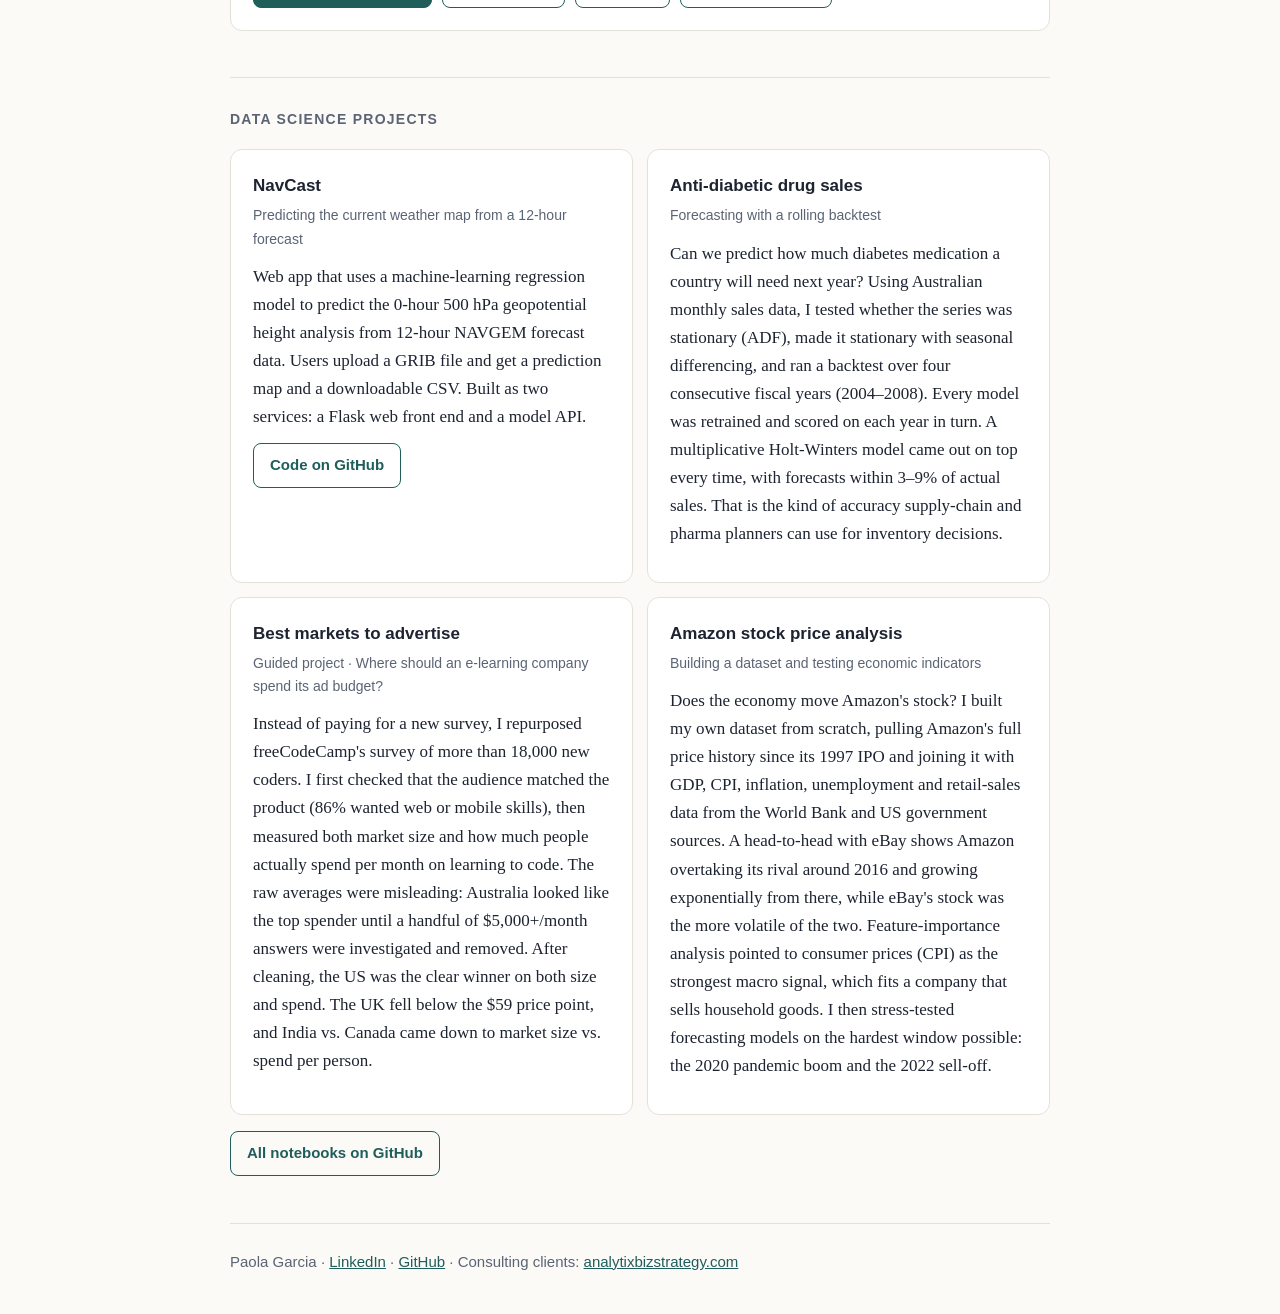
==== commit 3e49b18f: "Add files via upload" ====
--- a/index.html
+++ b/index.html
@@ -5,7 +5,7 @@
 <p class="kick">Strategy &middot; Analytics &middot; Product</p>
 <p>Strategy, analytics and product professional with 10+ years in Silicon Valley tech. I've supported product and market launches at Google Maps, Waymo and PlayStation, managed $40M in promotional funds across seven regions, and now run my own consulting practice. I turn messy data into decisions, and I build my own products.</p>
 <div class="cta"><a class="btn p" href="#projects">See my products</a><a class="btn" href="https://www.linkedin.com/in/paogarciar/">LinkedIn</a><a class="btn" href="https://analytixbizstrategy.com">Consulting: Analytix Business Strategy</a></div></div>
-<section id="projects"><h2>Products</h2><div class="card"><h3>AnalytixTool</h3><p class="sub">A sales forecast that tests itself before you trust it</p><div class="tags"><span class="tag">Python</span><span class="tag">Flask</span><span class="tag">pandas</span><span class="tag">NumPy</span><span class="tag">Time series</span><span class="tag">Gemini (optional)</span></div><p>Built for my consultancy, Analytix Business Strategy, to give small businesses the analysis a large company would pay a team for, from one CSV upload. It tests 12 forecasting models on months they have not seen. On the sample data the chosen model missed by 2.6% on average, against 3.5% for a &ldquo;same as last year&rdquo; guess.</p><div class="row"><a class="btn p" href="analytixtool.html">Read the case study</a><a class="btn" href="analytixtool.html#demo">Watch demo</a><a class="btn" href="https://sales-forecast-swot.onrender.com/">Live app</a><a class="btn" href="https://www.linkedin.com/in/paogarciar/" title="Message me on LinkedIn">Code on request</a></div></div><div class="card"><h3>Foody</h3><p class="sub">A bilingual nutrition app that turns your ingredients and targets into recipes and a priced grocery list</p><div class="tags"><span class="tag">Python</span><span class="tag">Flask</span><span class="tag">JavaScript</span><span class="tag">Tailwind</span><span class="tag">Gemini / OpenAI (optional)</span></div><p>Foody plans meals the way a nutritionist and a chef would together. Users choose their diet, favorite cuisines, calorie and protein targets, and budget per portion to generate four custom recipe options, complete with nutrition breakdowns, cost estimates, cooking steps, and a grocery list. Under the hood, a deterministic rule-based engine builds the baseline recipes while AI enhances them, falling back gracefully with transparent error messaging if an API call fails. The entire experience switches instantly between English and Spanish, refined through a 50-entry bug diary that isolated and fixed the three core root causes behind almost every failure.</p><div class="row"><a class="btn p" href="foody.html">Read the case study</a><a class="btn" href="foody.html#demo">Watch demo</a><a class="btn" href="https://foody-5w9l.onrender.com">Live app</a><a class="btn" href="https://www.linkedin.com/in/paogarciar/" title="Message me on LinkedIn">Code on request</a></div></div><div class="card"><h3>AgentSpark</h3><p class="sub">An interview that writes your AI prompt</p><div class="tags"><span class="tag">Python</span><span class="tag">Flask</span><span class="tag">JavaScript</span><span class="tag">Prompt design</span><span class="tag">Gemini (optional)</span></div><p>AgentSpark turns blank-page prompt paralysis into a guided conversation. Instead of guessing what an AI needs to know, users answer one targeted question at a time while AgentSpark assembles a structured, production-ready prompt for Claude, ChatGPT, Gemini, and more. It runs 100% client-side in the browser with zero API calls, leading with built-in safety guardrails and real-time logic checks to catch contradictory answers before a prompt is ever generated.</p><div class="row"><a class="btn p" href="agentspark.html">Read the case study</a><a class="btn" href="agentspark.html#demo">Watch demo</a><a class="btn" href="https://agentspark.onrender.com/">Live app</a><a class="btn" href="https://www.linkedin.com/in/paogarciar/" title="Message me on LinkedIn">Code on request</a></div></div></section>
+<section id="projects"><h2>Products</h2><p class="wake">Live apps run on a free server that sleeps when idle, so the first load can take up to 90 seconds. After that they are fast.</p><div class="card"><h3>AnalytixTool</h3><p class="sub">A sales forecast that tests itself before you trust it</p><div class="tags"><span class="tag">Python</span><span class="tag">Flask</span><span class="tag">pandas</span><span class="tag">NumPy</span><span class="tag">Time series</span><span class="tag">Gemini (optional)</span></div><p>Built for my consultancy, Analytix Business Strategy, to give small businesses the analysis a large company would pay a team for, from one CSV upload. It tests 12 forecasting models on months they have not seen. On the sample data the chosen model missed by 2.6% on average, against 3.5% for a &ldquo;same as last year&rdquo; guess.</p><div class="row"><a class="btn p" href="analytixtool.html">Read the case study</a><a class="btn" href="analytixtool.html#demo">Watch demo</a><a class="btn" href="https://sales-forecast-swot.onrender.com/">Live app</a><a class="btn" href="https://www.linkedin.com/in/paogarciar/" title="Message me on LinkedIn">Code on request</a></div></div><div class="card"><h3>Foody</h3><p class="sub">A bilingual nutrition app that turns your ingredients and targets into recipes and a priced grocery list</p><div class="tags"><span class="tag">Python</span><span class="tag">Flask</span><span class="tag">JavaScript</span><span class="tag">Tailwind</span><span class="tag">Gemini / OpenAI (optional)</span></div><p>Foody plans meals the way a nutritionist and a chef would together. Users choose their diet, favorite cuisines, calorie and protein targets, and budget per portion to generate four custom recipe options, complete with nutrition breakdowns, cost estimates, cooking steps, and a grocery list. Under the hood, a deterministic rule-based engine builds the baseline recipes while AI enhances them, falling back gracefully with transparent error messaging if an API call fails. The entire experience switches instantly between English and Spanish, refined through a 50-entry bug diary that isolated and fixed the three core root causes behind almost every failure.</p><div class="row"><a class="btn p" href="foody.html">Read the case study</a><a class="btn" href="foody.html#demo">Watch demo</a><a class="btn" href="https://foody-5w9l.onrender.com">Live app</a><a class="btn" href="https://www.linkedin.com/in/paogarciar/" title="Message me on LinkedIn">Code on request</a></div></div><div class="card"><h3>AgentSpark</h3><p class="sub">An interview that writes your AI prompt</p><div class="tags"><span class="tag">Python</span><span class="tag">Flask</span><span class="tag">JavaScript</span><span class="tag">Prompt design</span><span class="tag">Gemini (optional)</span></div><p>AgentSpark turns blank-page prompt paralysis into a guided conversation. Instead of guessing what an AI needs to know, users answer one targeted question at a time while AgentSpark assembles a structured, production-ready prompt for Claude, ChatGPT, Gemini, and more. It runs 100% client-side in the browser with zero API calls, leading with built-in safety guardrails and real-time logic checks to catch contradictory answers before a prompt is ever generated.</p><div class="row"><a class="btn p" href="agentspark.html">Read the case study</a><a class="btn" href="agentspark.html#demo">Watch demo</a><a class="btn" href="https://agentspark.onrender.com/">Live app</a><a class="btn" href="https://www.linkedin.com/in/paogarciar/" title="Message me on LinkedIn">Code on request</a></div></div></section>
 <section id="notebooks"><h2>Data science projects</h2><div class="grid two"><div class="card"><h3>NavCast</h3><p class="fact">Predicting the current weather map from a 12-hour forecast</p><p>Web app that uses a machine-learning regression model to predict the 0-hour 500 hPa geopotential height analysis from 12-hour NAVGEM forecast data. Users upload a GRIB file and get a prediction map and a downloadable CSV. Built as two services: a Flask web front end and a model API.</p><div class="row"><a class="btn" href="https://github.com/paogarciar/NavCast">Code on GitHub</a></div></div><div class="card"><h3>Anti-diabetic drug sales</h3><p class="fact">Forecasting with a rolling backtest</p><p>Can we predict how much diabetes medication a country will need next year? Using Australian monthly sales data, I tested whether the series was stationary (ADF), made it stationary with seasonal differencing, and ran a backtest over four consecutive fiscal years (2004&ndash;2008). Every model was retrained and scored on each year in turn. A multiplicative Holt-Winters model came out on top every time, with forecasts within 3&ndash;9% of actual sales. That is the kind of accuracy supply-chain and pharma planners can use for inventory decisions.</p></div><div class="card"><h3>Best markets to advertise</h3><p class="fact">Guided project &middot; Where should an e-learning company spend its ad budget?</p><p>Instead of paying for a new survey, I repurposed freeCodeCamp's survey of more than 18,000 new coders. I first checked that the audience matched the product (86% wanted web or mobile skills), then measured both market size and how much people actually spend per month on learning to code. The raw averages were misleading: Australia looked like the top spender until a handful of $5,000+/month answers were investigated and removed. After cleaning, the US was the clear winner on both size and spend. The UK fell below the $59 price point, and India vs. Canada came down to market size vs. spend per person.</p></div><div class="card"><h3>Amazon stock price analysis</h3><p class="fact">Building a dataset and testing economic indicators</p><p>Does the economy move Amazon's stock? I built my own dataset from scratch, pulling Amazon's full price history since its 1997 IPO and joining it with GDP, CPI, inflation, unemployment and retail-sales data from the World Bank and US government sources. A head-to-head with eBay shows Amazon overtaking its rival around 2016 and growing exponentially from there, while eBay's stock was the more volatile of the two. Feature-importance analysis pointed to consumer prices (CPI) as the strongest macro signal, which fits a company that sells household goods. I then stress-tested forecasting models on the hardest window possible: the 2020 pandemic boom and the 2022 sell-off.</p></div></div><p style="margin-top:16px"><a class="btn" href="https://github.com/paogarciar/Data-Science-Notebooks">All notebooks on GitHub</a></p></section>
 
 <footer>Paola Garcia &middot; <a href="https://www.linkedin.com/in/paogarciar/">LinkedIn</a> &middot; <a href="https://github.com/paogarciar">GitHub</a> &middot; Consulting clients: <a href="https://analytixbizstrategy.com">analytixbizstrategy.com</a></footer></div></body></html>
--- a/style.css
+++ b/style.css
@@ -1,6 +1,5 @@
 
-:root{--bg:#fbfaf7;--fg:#1d2330;--mut:#5b6474;--card:#fff;--line:#e4e1d8;--acc:#1f5e5b;--acc2:#e8f1f0;--hi:#b4532a}
-@media(prefers-color-scheme:dark){:root{--bg:#12161c;--fg:#e8ebf0;--mut:#9aa4b2;--card:#1a2029;--line:#2a323d;--acc:#6fc3bd;--acc2:#1b2b2d;--hi:#e08a5e}}
+:root{color-scheme:light;--bg:#fbfaf7;--fg:#1d2330;--mut:#5b6474;--card:#fff;--line:#e4e1d8;--acc:#1f5e5b;--acc2:#e8f1f0;--hi:#b4532a}
 *{box-sizing:border-box}html{scroll-behavior:smooth}
 body{margin:0;background:var(--bg);color:var(--fg);font:17px/1.65 Georgia,'Iowan Old Style',serif}
 a{color:var(--acc)}
@@ -30,6 +29,7 @@
 .grid{display:grid;grid-template-columns:repeat(auto-fit,minmax(230px,1fr));gap:14px}
 .grid.two{grid-template-columns:repeat(auto-fit,minmax(320px,1fr))}
 .grid .card{margin:0}.grid .card h3{font-size:17px}
+.wake{font-family:-apple-system,'Segoe UI',sans-serif;font-size:14px;color:var(--mut);background:var(--acc2);border-radius:10px;padding:10px 14px;margin:0 0 14px}
 .fact{font-family:-apple-system,'Segoe UI',sans-serif;font-size:14px;color:var(--mut);margin:0 0 12px}
 footer{border-top:1px solid var(--line);padding:26px 0 40px;color:var(--mut);font-size:15px;font-family:-apple-system,'Segoe UI',sans-serif}
 .cs h1{font-size:clamp(28px,5vw,40px);line-height:1.15;margin:30px 0 6px;letter-spacing:-.02em}
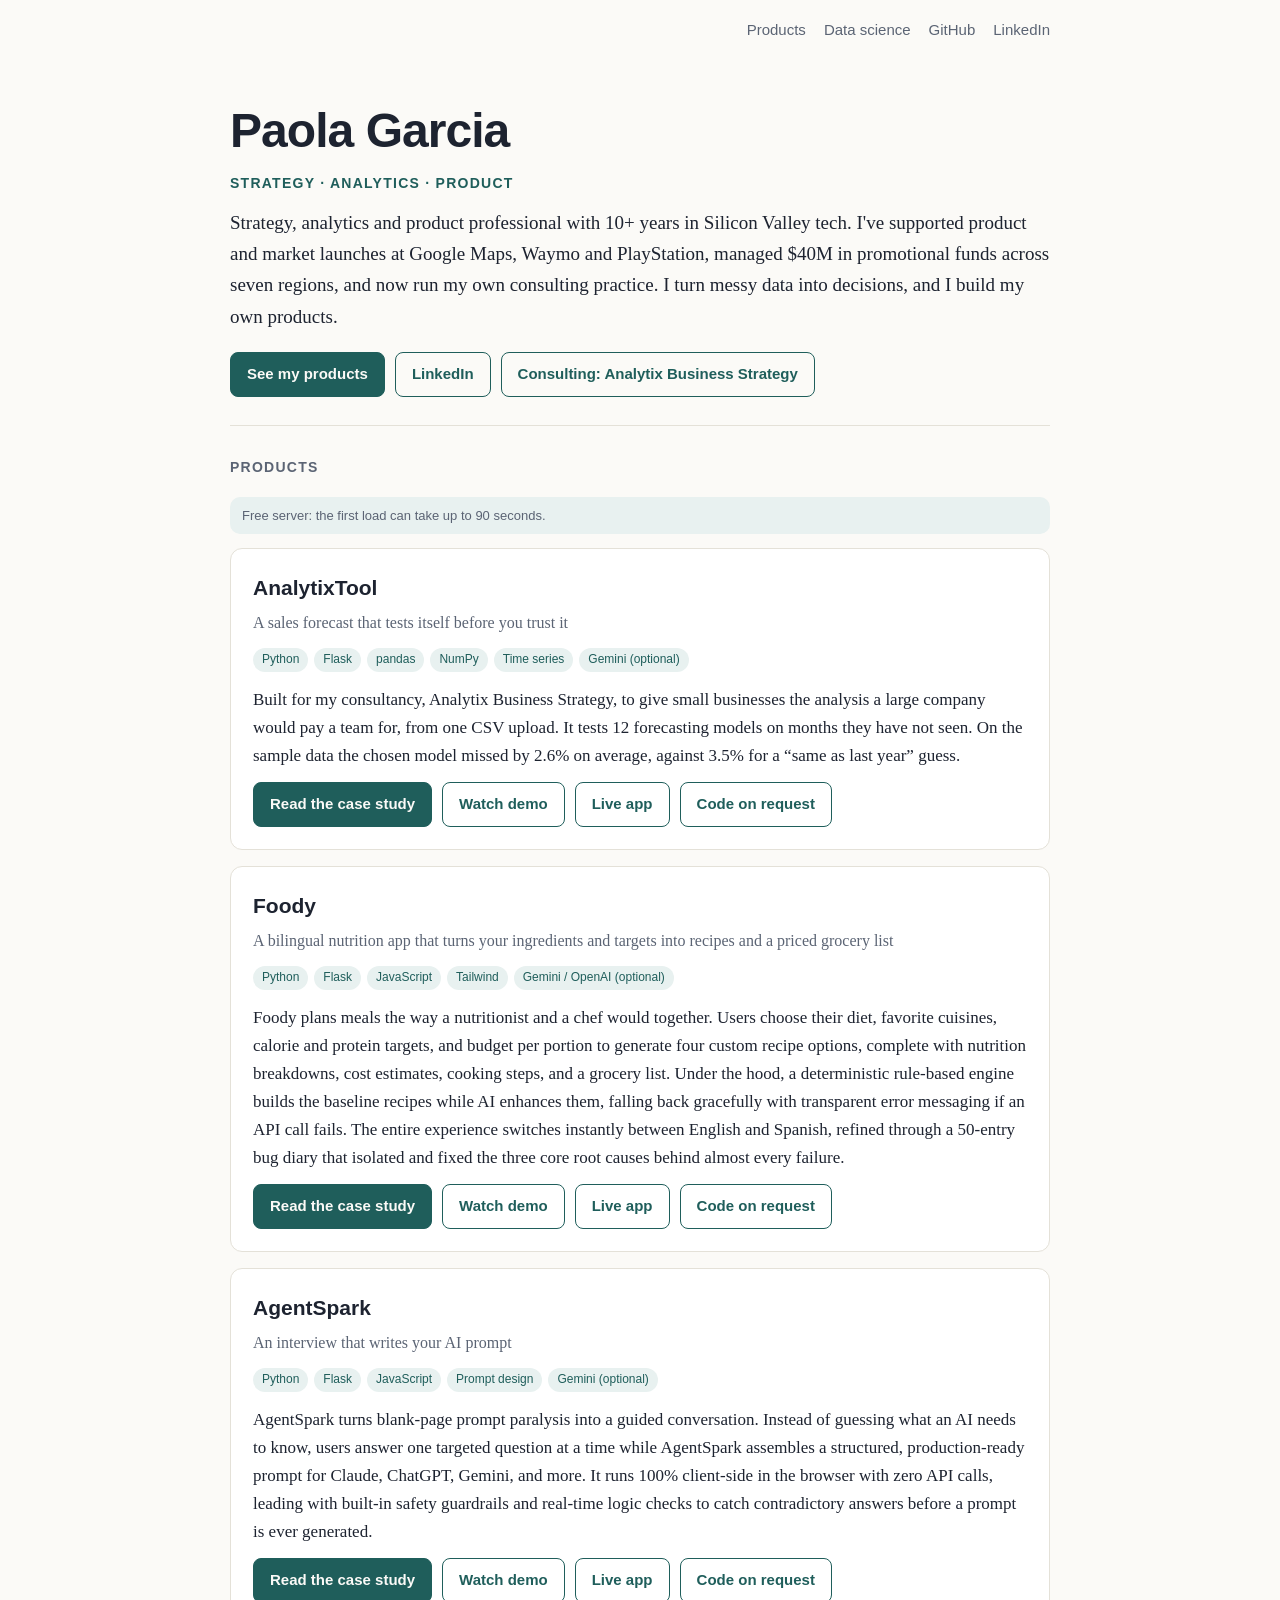
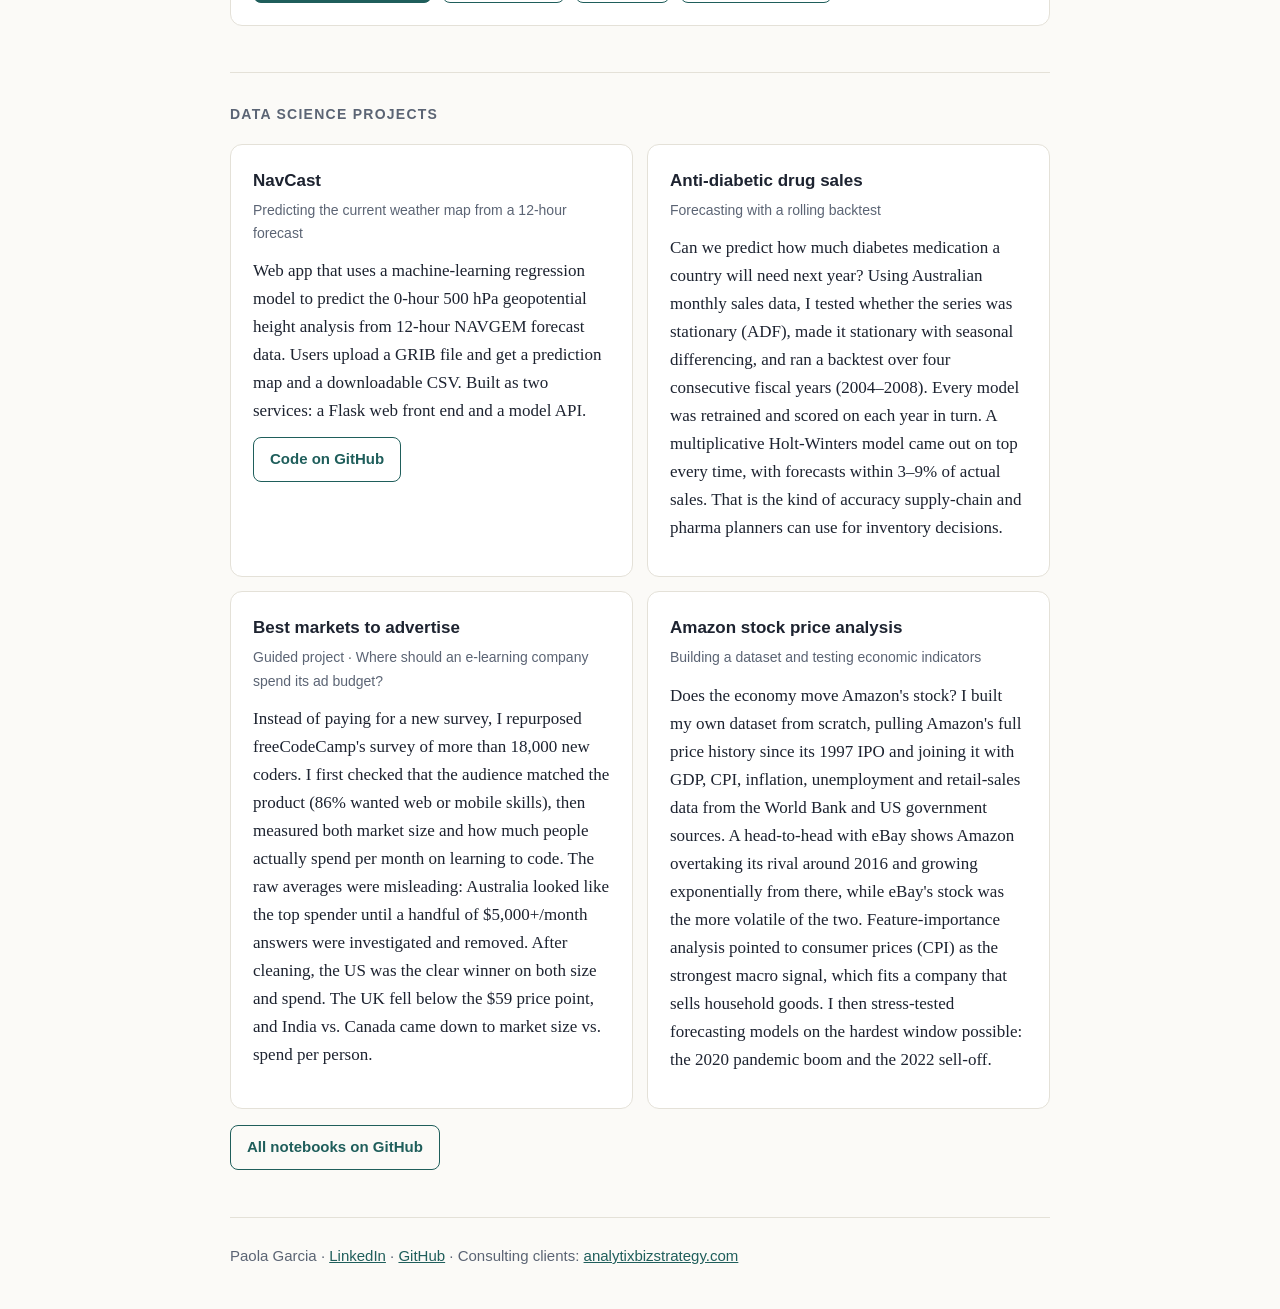
==== commit dca07577: "Add files via upload" ====
--- a/index.html
+++ b/index.html
@@ -5,7 +5,7 @@
 <p class="kick">Strategy &middot; Analytics &middot; Product</p>
 <p>Strategy, analytics and product professional with 10+ years in Silicon Valley tech. I've supported product and market launches at Google Maps, Waymo and PlayStation, managed $40M in promotional funds across seven regions, and now run my own consulting practice. I turn messy data into decisions, and I build my own products.</p>
 <div class="cta"><a class="btn p" href="#projects">See my products</a><a class="btn" href="https://www.linkedin.com/in/paogarciar/">LinkedIn</a><a class="btn" href="https://analytixbizstrategy.com">Consulting: Analytix Business Strategy</a></div></div>
-<section id="projects"><h2>Products</h2><p class="wake">Live apps run on a free server that sleeps when idle, so the first load can take up to 90 seconds. After that they are fast.</p><div class="card"><h3>AnalytixTool</h3><p class="sub">A sales forecast that tests itself before you trust it</p><div class="tags"><span class="tag">Python</span><span class="tag">Flask</span><span class="tag">pandas</span><span class="tag">NumPy</span><span class="tag">Time series</span><span class="tag">Gemini (optional)</span></div><p>Built for my consultancy, Analytix Business Strategy, to give small businesses the analysis a large company would pay a team for, from one CSV upload. It tests 12 forecasting models on months they have not seen. On the sample data the chosen model missed by 2.6% on average, against 3.5% for a &ldquo;same as last year&rdquo; guess.</p><div class="row"><a class="btn p" href="analytixtool.html">Read the case study</a><a class="btn" href="analytixtool.html#demo">Watch demo</a><a class="btn" href="https://sales-forecast-swot.onrender.com/">Live app</a><a class="btn" href="https://www.linkedin.com/in/paogarciar/" title="Message me on LinkedIn">Code on request</a></div></div><div class="card"><h3>Foody</h3><p class="sub">A bilingual nutrition app that turns your ingredients and targets into recipes and a priced grocery list</p><div class="tags"><span class="tag">Python</span><span class="tag">Flask</span><span class="tag">JavaScript</span><span class="tag">Tailwind</span><span class="tag">Gemini / OpenAI (optional)</span></div><p>Foody plans meals the way a nutritionist and a chef would together. Users choose their diet, favorite cuisines, calorie and protein targets, and budget per portion to generate four custom recipe options, complete with nutrition breakdowns, cost estimates, cooking steps, and a grocery list. Under the hood, a deterministic rule-based engine builds the baseline recipes while AI enhances them, falling back gracefully with transparent error messaging if an API call fails. The entire experience switches instantly between English and Spanish, refined through a 50-entry bug diary that isolated and fixed the three core root causes behind almost every failure.</p><div class="row"><a class="btn p" href="foody.html">Read the case study</a><a class="btn" href="foody.html#demo">Watch demo</a><a class="btn" href="https://foody-5w9l.onrender.com">Live app</a><a class="btn" href="https://www.linkedin.com/in/paogarciar/" title="Message me on LinkedIn">Code on request</a></div></div><div class="card"><h3>AgentSpark</h3><p class="sub">An interview that writes your AI prompt</p><div class="tags"><span class="tag">Python</span><span class="tag">Flask</span><span class="tag">JavaScript</span><span class="tag">Prompt design</span><span class="tag">Gemini (optional)</span></div><p>AgentSpark turns blank-page prompt paralysis into a guided conversation. Instead of guessing what an AI needs to know, users answer one targeted question at a time while AgentSpark assembles a structured, production-ready prompt for Claude, ChatGPT, Gemini, and more. It runs 100% client-side in the browser with zero API calls, leading with built-in safety guardrails and real-time logic checks to catch contradictory answers before a prompt is ever generated.</p><div class="row"><a class="btn p" href="agentspark.html">Read the case study</a><a class="btn" href="agentspark.html#demo">Watch demo</a><a class="btn" href="https://agentspark.onrender.com/">Live app</a><a class="btn" href="https://www.linkedin.com/in/paogarciar/" title="Message me on LinkedIn">Code on request</a></div></div></section>
+<section id="projects"><h2>Products</h2><p class="wake">Free server: the first load can take up to 90 seconds.</p><div class="card"><h3>AnalytixTool</h3><p class="sub">A sales forecast that tests itself before you trust it</p><div class="tags"><span class="tag">Python</span><span class="tag">Flask</span><span class="tag">pandas</span><span class="tag">NumPy</span><span class="tag">Time series</span><span class="tag">Gemini (optional)</span></div><p>Built for my consultancy, Analytix Business Strategy, to give small businesses the analysis a large company would pay a team for, from one CSV upload. It tests 12 forecasting models on months they have not seen. On the sample data the chosen model missed by 2.6% on average, against 3.5% for a &ldquo;same as last year&rdquo; guess.</p><div class="row"><a class="btn p" href="analytixtool.html">Read the case study</a><a class="btn" href="analytixtool.html#demo">Watch demo</a><a class="btn" href="https://sales-forecast-swot.onrender.com/">Live app</a><a class="btn" href="https://www.linkedin.com/in/paogarciar/" title="Message me on LinkedIn">Code on request</a></div></div><div class="card"><h3>Foody</h3><p class="sub">A bilingual nutrition app that turns your ingredients and targets into recipes and a priced grocery list</p><div class="tags"><span class="tag">Python</span><span class="tag">Flask</span><span class="tag">JavaScript</span><span class="tag">Tailwind</span><span class="tag">Gemini / OpenAI (optional)</span></div><p>Foody plans meals the way a nutritionist and a chef would together. Users choose their diet, favorite cuisines, calorie and protein targets, and budget per portion to generate four custom recipe options, complete with nutrition breakdowns, cost estimates, cooking steps, and a grocery list. Under the hood, a deterministic rule-based engine builds the baseline recipes while AI enhances them, falling back gracefully with transparent error messaging if an API call fails. The entire experience switches instantly between English and Spanish, refined through a 50-entry bug diary that isolated and fixed the three core root causes behind almost every failure.</p><div class="row"><a class="btn p" href="foody.html">Read the case study</a><a class="btn" href="foody.html#demo">Watch demo</a><a class="btn" href="https://foody-5w9l.onrender.com">Live app</a><a class="btn" href="https://www.linkedin.com/in/paogarciar/" title="Message me on LinkedIn">Code on request</a></div></div><div class="card"><h3>AgentSpark</h3><p class="sub">An interview that writes your AI prompt</p><div class="tags"><span class="tag">Python</span><span class="tag">Flask</span><span class="tag">JavaScript</span><span class="tag">Prompt design</span><span class="tag">Gemini (optional)</span></div><p>AgentSpark turns blank-page prompt paralysis into a guided conversation. Instead of guessing what an AI needs to know, users answer one targeted question at a time while AgentSpark assembles a structured, production-ready prompt for Claude, ChatGPT, Gemini, and more. It runs 100% client-side in the browser with zero API calls, leading with built-in safety guardrails and real-time logic checks to catch contradictory answers before a prompt is ever generated.</p><div class="row"><a class="btn p" href="agentspark.html">Read the case study</a><a class="btn" href="agentspark.html#demo">Watch demo</a><a class="btn" href="https://agentspark.onrender.com/">Live app</a><a class="btn" href="https://www.linkedin.com/in/paogarciar/" title="Message me on LinkedIn">Code on request</a></div></div></section>
 <section id="notebooks"><h2>Data science projects</h2><div class="grid two"><div class="card"><h3>NavCast</h3><p class="fact">Predicting the current weather map from a 12-hour forecast</p><p>Web app that uses a machine-learning regression model to predict the 0-hour 500 hPa geopotential height analysis from 12-hour NAVGEM forecast data. Users upload a GRIB file and get a prediction map and a downloadable CSV. Built as two services: a Flask web front end and a model API.</p><div class="row"><a class="btn" href="https://github.com/paogarciar/NavCast">Code on GitHub</a></div></div><div class="card"><h3>Anti-diabetic drug sales</h3><p class="fact">Forecasting with a rolling backtest</p><p>Can we predict how much diabetes medication a country will need next year? Using Australian monthly sales data, I tested whether the series was stationary (ADF), made it stationary with seasonal differencing, and ran a backtest over four consecutive fiscal years (2004&ndash;2008). Every model was retrained and scored on each year in turn. A multiplicative Holt-Winters model came out on top every time, with forecasts within 3&ndash;9% of actual sales. That is the kind of accuracy supply-chain and pharma planners can use for inventory decisions.</p></div><div class="card"><h3>Best markets to advertise</h3><p class="fact">Guided project &middot; Where should an e-learning company spend its ad budget?</p><p>Instead of paying for a new survey, I repurposed freeCodeCamp's survey of more than 18,000 new coders. I first checked that the audience matched the product (86% wanted web or mobile skills), then measured both market size and how much people actually spend per month on learning to code. The raw averages were misleading: Australia looked like the top spender until a handful of $5,000+/month answers were investigated and removed. After cleaning, the US was the clear winner on both size and spend. The UK fell below the $59 price point, and India vs. Canada came down to market size vs. spend per person.</p></div><div class="card"><h3>Amazon stock price analysis</h3><p class="fact">Building a dataset and testing economic indicators</p><p>Does the economy move Amazon's stock? I built my own dataset from scratch, pulling Amazon's full price history since its 1997 IPO and joining it with GDP, CPI, inflation, unemployment and retail-sales data from the World Bank and US government sources. A head-to-head with eBay shows Amazon overtaking its rival around 2016 and growing exponentially from there, while eBay's stock was the more volatile of the two. Feature-importance analysis pointed to consumer prices (CPI) as the strongest macro signal, which fits a company that sells household goods. I then stress-tested forecasting models on the hardest window possible: the 2020 pandemic boom and the 2022 sell-off.</p></div></div><p style="margin-top:16px"><a class="btn" href="https://github.com/paogarciar/Data-Science-Notebooks">All notebooks on GitHub</a></p></section>
 
 <footer>Paola Garcia &middot; <a href="https://www.linkedin.com/in/paogarciar/">LinkedIn</a> &middot; <a href="https://github.com/paogarciar">GitHub</a> &middot; Consulting clients: <a href="https://analytixbizstrategy.com">analytixbizstrategy.com</a></footer></div></body></html>
--- a/style.css
+++ b/style.css
@@ -29,7 +29,8 @@
 .grid{display:grid;grid-template-columns:repeat(auto-fit,minmax(230px,1fr));gap:14px}
 .grid.two{grid-template-columns:repeat(auto-fit,minmax(320px,1fr))}
 .grid .card{margin:0}.grid .card h3{font-size:17px}
-.wake{font-family:-apple-system,'Segoe UI',sans-serif;font-size:14px;color:var(--mut);background:var(--acc2);border-radius:10px;padding:10px 14px;margin:0 0 14px}
+.wake{font-family:-apple-system,'Segoe UI',sans-serif;font-size:13px;color:var(--mut);background:var(--acc2);border-radius:10px;padding:8px 12px;margin:0 0 14px}
+@media(max-width:380px){.wake{font-size:12px;padding:8px 10px}}
 .fact{font-family:-apple-system,'Segoe UI',sans-serif;font-size:14px;color:var(--mut);margin:0 0 12px}
 footer{border-top:1px solid var(--line);padding:26px 0 40px;color:var(--mut);font-size:15px;font-family:-apple-system,'Segoe UI',sans-serif}
 .cs h1{font-size:clamp(28px,5vw,40px);line-height:1.15;margin:30px 0 6px;letter-spacing:-.02em}
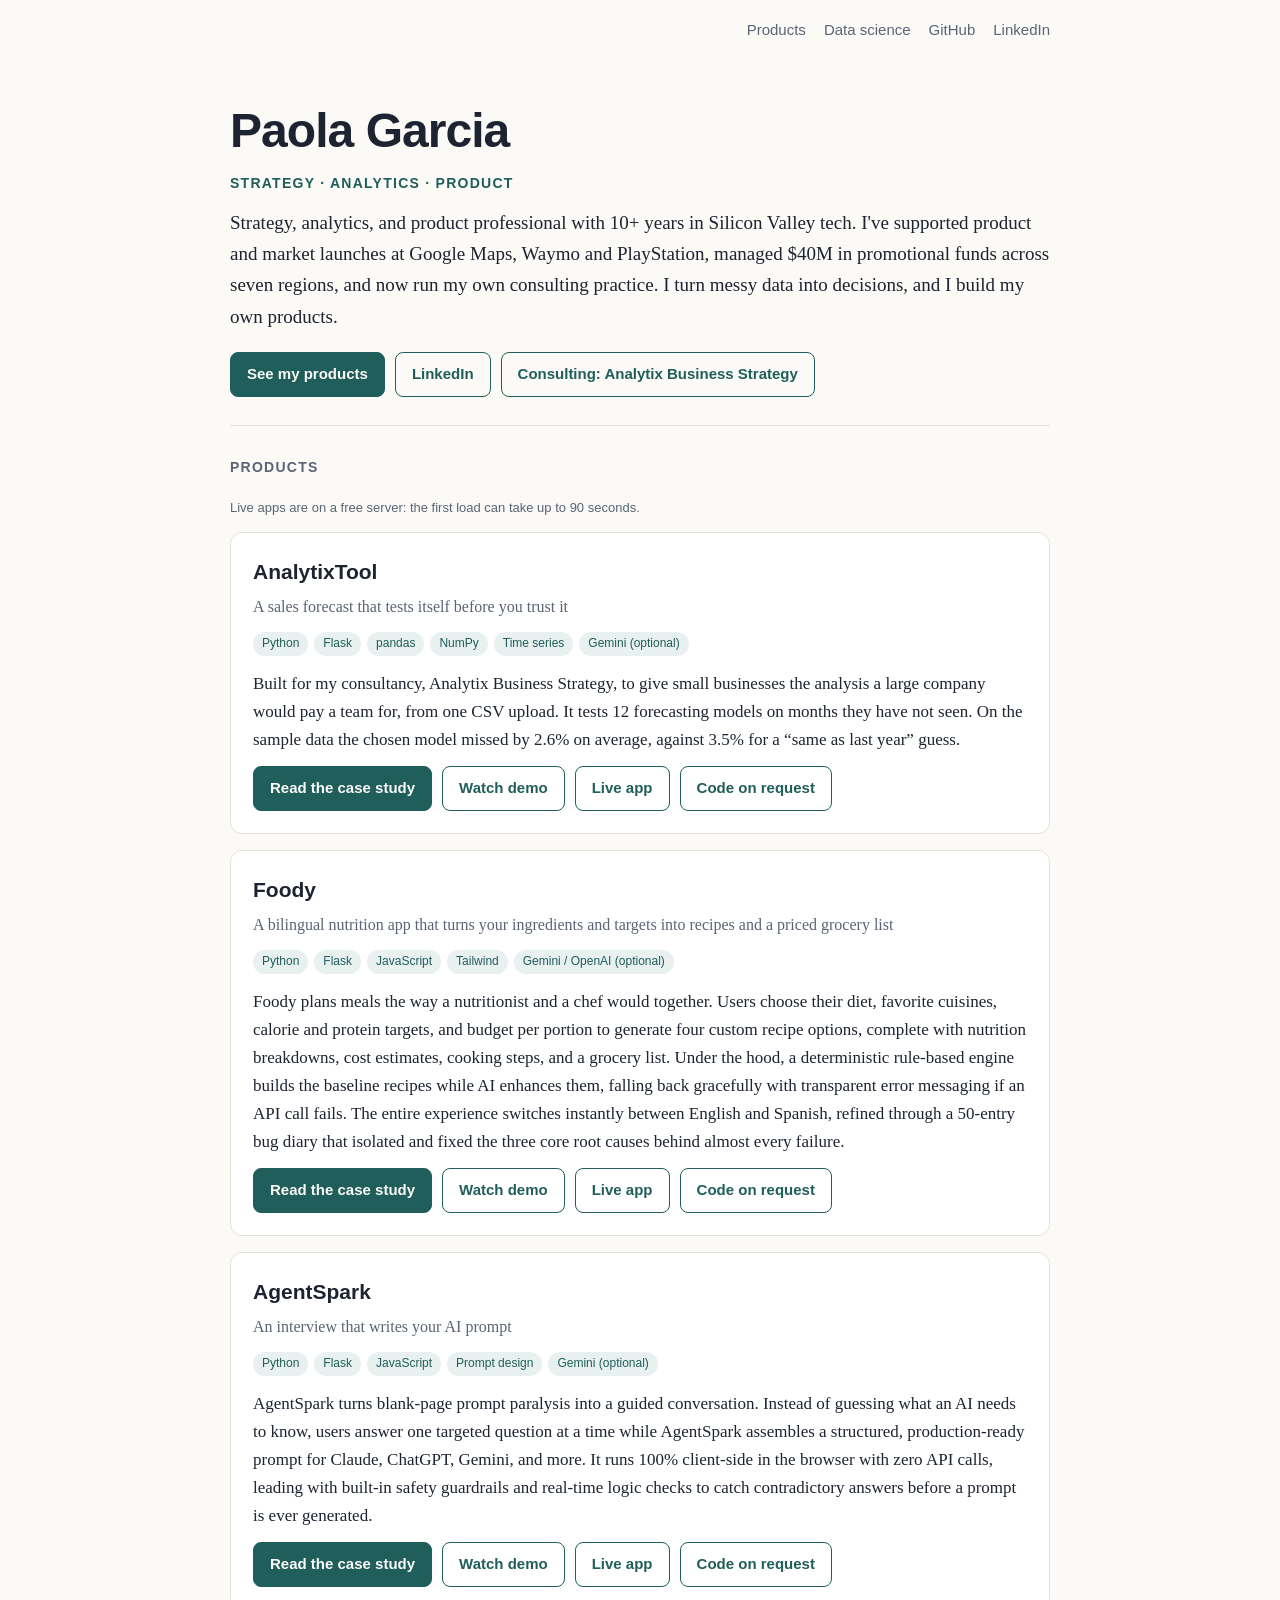
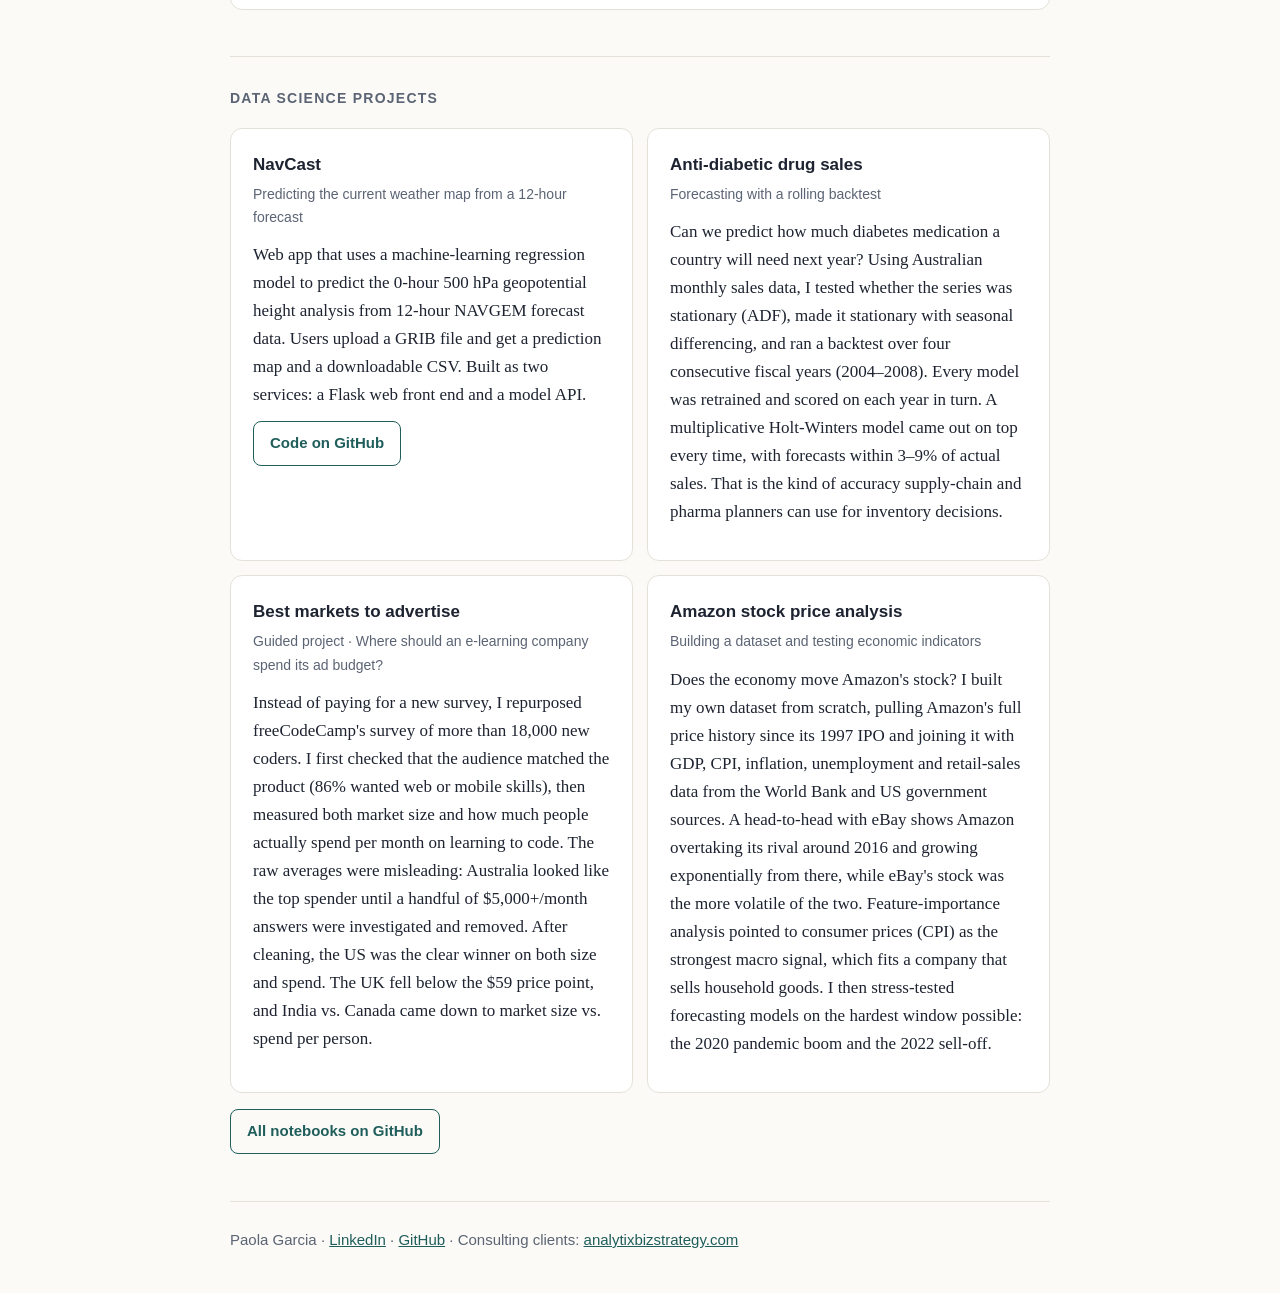
==== commit 84c28a40: "Update index.html" ====
--- a/index.html
+++ b/index.html
@@ -3,9 +3,9 @@
 <link rel="stylesheet" href="style.css"></head><body><div class="wrap"><nav><div class="links"><a href="index.html#projects">Products</a><a href="index.html#notebooks">Data science</a><a href="https://github.com/paogarciar">GitHub</a><a href="https://www.linkedin.com/in/paogarciar/">LinkedIn</a></div></nav>
 <div class="hero"><h1>Paola Garcia</h1>
 <p class="kick">Strategy &middot; Analytics &middot; Product</p>
-<p>Strategy, analytics and product professional with 10+ years in Silicon Valley tech. I've supported product and market launches at Google Maps, Waymo and PlayStation, managed $40M in promotional funds across seven regions, and now run my own consulting practice. I turn messy data into decisions, and I build my own products.</p>
+<p>Strategy, analytics, and product professional with 10+ years in Silicon Valley tech. I've supported product and market launches at Google Maps, Waymo and PlayStation, managed $40M in promotional funds across seven regions, and now run my own consulting practice. I turn messy data into decisions, and I build my own products.</p>
 <div class="cta"><a class="btn p" href="#projects">See my products</a><a class="btn" href="https://www.linkedin.com/in/paogarciar/">LinkedIn</a><a class="btn" href="https://analytixbizstrategy.com">Consulting: Analytix Business Strategy</a></div></div>
-<section id="projects"><h2>Products</h2><p class="wake">Free server: the first load can take up to 90 seconds.</p><div class="card"><h3>AnalytixTool</h3><p class="sub">A sales forecast that tests itself before you trust it</p><div class="tags"><span class="tag">Python</span><span class="tag">Flask</span><span class="tag">pandas</span><span class="tag">NumPy</span><span class="tag">Time series</span><span class="tag">Gemini (optional)</span></div><p>Built for my consultancy, Analytix Business Strategy, to give small businesses the analysis a large company would pay a team for, from one CSV upload. It tests 12 forecasting models on months they have not seen. On the sample data the chosen model missed by 2.6% on average, against 3.5% for a &ldquo;same as last year&rdquo; guess.</p><div class="row"><a class="btn p" href="analytixtool.html">Read the case study</a><a class="btn" href="analytixtool.html#demo">Watch demo</a><a class="btn" href="https://sales-forecast-swot.onrender.com/">Live app</a><a class="btn" href="https://www.linkedin.com/in/paogarciar/" title="Message me on LinkedIn">Code on request</a></div></div><div class="card"><h3>Foody</h3><p class="sub">A bilingual nutrition app that turns your ingredients and targets into recipes and a priced grocery list</p><div class="tags"><span class="tag">Python</span><span class="tag">Flask</span><span class="tag">JavaScript</span><span class="tag">Tailwind</span><span class="tag">Gemini / OpenAI (optional)</span></div><p>Foody plans meals the way a nutritionist and a chef would together. Users choose their diet, favorite cuisines, calorie and protein targets, and budget per portion to generate four custom recipe options, complete with nutrition breakdowns, cost estimates, cooking steps, and a grocery list. Under the hood, a deterministic rule-based engine builds the baseline recipes while AI enhances them, falling back gracefully with transparent error messaging if an API call fails. The entire experience switches instantly between English and Spanish, refined through a 50-entry bug diary that isolated and fixed the three core root causes behind almost every failure.</p><div class="row"><a class="btn p" href="foody.html">Read the case study</a><a class="btn" href="foody.html#demo">Watch demo</a><a class="btn" href="https://foody-5w9l.onrender.com">Live app</a><a class="btn" href="https://www.linkedin.com/in/paogarciar/" title="Message me on LinkedIn">Code on request</a></div></div><div class="card"><h3>AgentSpark</h3><p class="sub">An interview that writes your AI prompt</p><div class="tags"><span class="tag">Python</span><span class="tag">Flask</span><span class="tag">JavaScript</span><span class="tag">Prompt design</span><span class="tag">Gemini (optional)</span></div><p>AgentSpark turns blank-page prompt paralysis into a guided conversation. Instead of guessing what an AI needs to know, users answer one targeted question at a time while AgentSpark assembles a structured, production-ready prompt for Claude, ChatGPT, Gemini, and more. It runs 100% client-side in the browser with zero API calls, leading with built-in safety guardrails and real-time logic checks to catch contradictory answers before a prompt is ever generated.</p><div class="row"><a class="btn p" href="agentspark.html">Read the case study</a><a class="btn" href="agentspark.html#demo">Watch demo</a><a class="btn" href="https://agentspark.onrender.com/">Live app</a><a class="btn" href="https://www.linkedin.com/in/paogarciar/" title="Message me on LinkedIn">Code on request</a></div></div></section>
+<section id="projects"><h2>Products</h2><p class="wake"> Live apps are on a free server: the first load can take up to 90 seconds.</p><div class="card"><h3>AnalytixTool</h3><p class="sub">A sales forecast that tests itself before you trust it</p><div class="tags"><span class="tag">Python</span><span class="tag">Flask</span><span class="tag">pandas</span><span class="tag">NumPy</span><span class="tag">Time series</span><span class="tag">Gemini (optional)</span></div><p>Built for my consultancy, Analytix Business Strategy, to give small businesses the analysis a large company would pay a team for, from one CSV upload. It tests 12 forecasting models on months they have not seen. On the sample data the chosen model missed by 2.6% on average, against 3.5% for a &ldquo;same as last year&rdquo; guess.</p><div class="row"><a class="btn p" href="analytixtool.html">Read the case study</a><a class="btn" href="analytixtool.html#demo">Watch demo</a><a class="btn" href="https://sales-forecast-swot.onrender.com/">Live app</a><a class="btn" href="https://www.linkedin.com/in/paogarciar/" title="Message me on LinkedIn">Code on request</a></div></div><div class="card"><h3>Foody</h3><p class="sub">A bilingual nutrition app that turns your ingredients and targets into recipes and a priced grocery list</p><div class="tags"><span class="tag">Python</span><span class="tag">Flask</span><span class="tag">JavaScript</span><span class="tag">Tailwind</span><span class="tag">Gemini / OpenAI (optional)</span></div><p>Foody plans meals the way a nutritionist and a chef would together. Users choose their diet, favorite cuisines, calorie and protein targets, and budget per portion to generate four custom recipe options, complete with nutrition breakdowns, cost estimates, cooking steps, and a grocery list. Under the hood, a deterministic rule-based engine builds the baseline recipes while AI enhances them, falling back gracefully with transparent error messaging if an API call fails. The entire experience switches instantly between English and Spanish, refined through a 50-entry bug diary that isolated and fixed the three core root causes behind almost every failure.</p><div class="row"><a class="btn p" href="foody.html">Read the case study</a><a class="btn" href="foody.html#demo">Watch demo</a><a class="btn" href="https://foody-5w9l.onrender.com">Live app</a><a class="btn" href="https://www.linkedin.com/in/paogarciar/" title="Message me on LinkedIn">Code on request</a></div></div><div class="card"><h3>AgentSpark</h3><p class="sub">An interview that writes your AI prompt</p><div class="tags"><span class="tag">Python</span><span class="tag">Flask</span><span class="tag">JavaScript</span><span class="tag">Prompt design</span><span class="tag">Gemini (optional)</span></div><p>AgentSpark turns blank-page prompt paralysis into a guided conversation. Instead of guessing what an AI needs to know, users answer one targeted question at a time while AgentSpark assembles a structured, production-ready prompt for Claude, ChatGPT, Gemini, and more. It runs 100% client-side in the browser with zero API calls, leading with built-in safety guardrails and real-time logic checks to catch contradictory answers before a prompt is ever generated.</p><div class="row"><a class="btn p" href="agentspark.html">Read the case study</a><a class="btn" href="agentspark.html#demo">Watch demo</a><a class="btn" href="https://agentspark.onrender.com/">Live app</a><a class="btn" href="https://www.linkedin.com/in/paogarciar/" title="Message me on LinkedIn">Code on request</a></div></div></section>
 <section id="notebooks"><h2>Data science projects</h2><div class="grid two"><div class="card"><h3>NavCast</h3><p class="fact">Predicting the current weather map from a 12-hour forecast</p><p>Web app that uses a machine-learning regression model to predict the 0-hour 500 hPa geopotential height analysis from 12-hour NAVGEM forecast data. Users upload a GRIB file and get a prediction map and a downloadable CSV. Built as two services: a Flask web front end and a model API.</p><div class="row"><a class="btn" href="https://github.com/paogarciar/NavCast">Code on GitHub</a></div></div><div class="card"><h3>Anti-diabetic drug sales</h3><p class="fact">Forecasting with a rolling backtest</p><p>Can we predict how much diabetes medication a country will need next year? Using Australian monthly sales data, I tested whether the series was stationary (ADF), made it stationary with seasonal differencing, and ran a backtest over four consecutive fiscal years (2004&ndash;2008). Every model was retrained and scored on each year in turn. A multiplicative Holt-Winters model came out on top every time, with forecasts within 3&ndash;9% of actual sales. That is the kind of accuracy supply-chain and pharma planners can use for inventory decisions.</p></div><div class="card"><h3>Best markets to advertise</h3><p class="fact">Guided project &middot; Where should an e-learning company spend its ad budget?</p><p>Instead of paying for a new survey, I repurposed freeCodeCamp's survey of more than 18,000 new coders. I first checked that the audience matched the product (86% wanted web or mobile skills), then measured both market size and how much people actually spend per month on learning to code. The raw averages were misleading: Australia looked like the top spender until a handful of $5,000+/month answers were investigated and removed. After cleaning, the US was the clear winner on both size and spend. The UK fell below the $59 price point, and India vs. Canada came down to market size vs. spend per person.</p></div><div class="card"><h3>Amazon stock price analysis</h3><p class="fact">Building a dataset and testing economic indicators</p><p>Does the economy move Amazon's stock? I built my own dataset from scratch, pulling Amazon's full price history since its 1997 IPO and joining it with GDP, CPI, inflation, unemployment and retail-sales data from the World Bank and US government sources. A head-to-head with eBay shows Amazon overtaking its rival around 2016 and growing exponentially from there, while eBay's stock was the more volatile of the two. Feature-importance analysis pointed to consumer prices (CPI) as the strongest macro signal, which fits a company that sells household goods. I then stress-tested forecasting models on the hardest window possible: the 2020 pandemic boom and the 2022 sell-off.</p></div></div><p style="margin-top:16px"><a class="btn" href="https://github.com/paogarciar/Data-Science-Notebooks">All notebooks on GitHub</a></p></section>
 
-<footer>Paola Garcia &middot; <a href="https://www.linkedin.com/in/paogarciar/">LinkedIn</a> &middot; <a href="https://github.com/paogarciar">GitHub</a> &middot; Consulting clients: <a href="https://analytixbizstrategy.com">analytixbizstrategy.com</a></footer></div></body></html>+<footer>Paola Garcia &middot; <a href="https://www.linkedin.com/in/paogarciar/">LinkedIn</a> &middot; <a href="https://github.com/paogarciar">GitHub</a> &middot; Consulting clients: <a href="https://analytixbizstrategy.com">analytixbizstrategy.com</a></footer></div></body></html>
--- a/style.css
+++ b/style.css
@@ -29,7 +29,7 @@
 .grid{display:grid;grid-template-columns:repeat(auto-fit,minmax(230px,1fr));gap:14px}
 .grid.two{grid-template-columns:repeat(auto-fit,minmax(320px,1fr))}
 .grid .card{margin:0}.grid .card h3{font-size:17px}
-.wake{font-family:-apple-system,'Segoe UI',sans-serif;font-size:13px;color:var(--mut);background:var(--acc2);border-radius:10px;padding:8px 12px;margin:0 0 14px}
+.wake{font-family:-apple-system,'Segoe UI',sans-serif;font-size:13px;color:var(--mut);margin:0 0 14px}
 @media(max-width:380px){.wake{font-size:12px;padding:8px 10px}}
 .fact{font-family:-apple-system,'Segoe UI',sans-serif;font-size:14px;color:var(--mut);margin:0 0 12px}
 footer{border-top:1px solid var(--line);padding:26px 0 40px;color:var(--mut);font-size:15px;font-family:-apple-system,'Segoe UI',sans-serif}
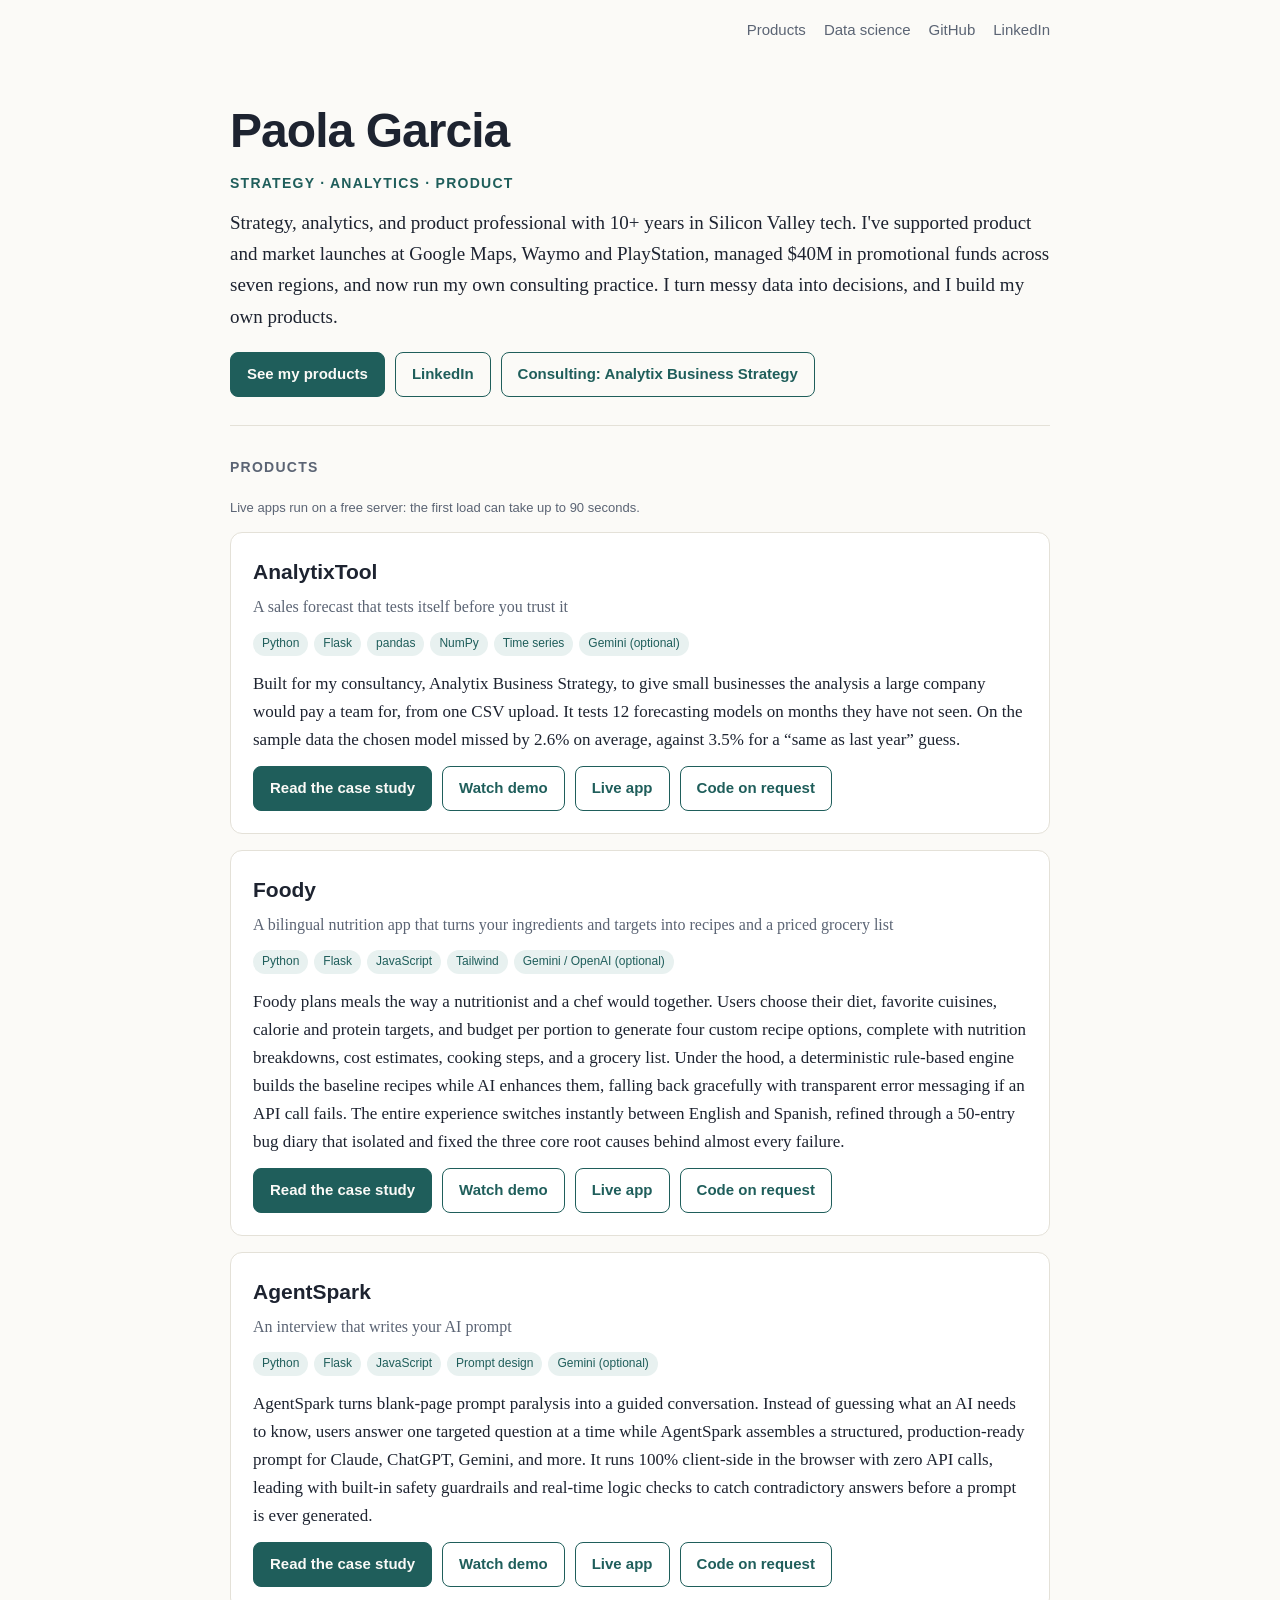
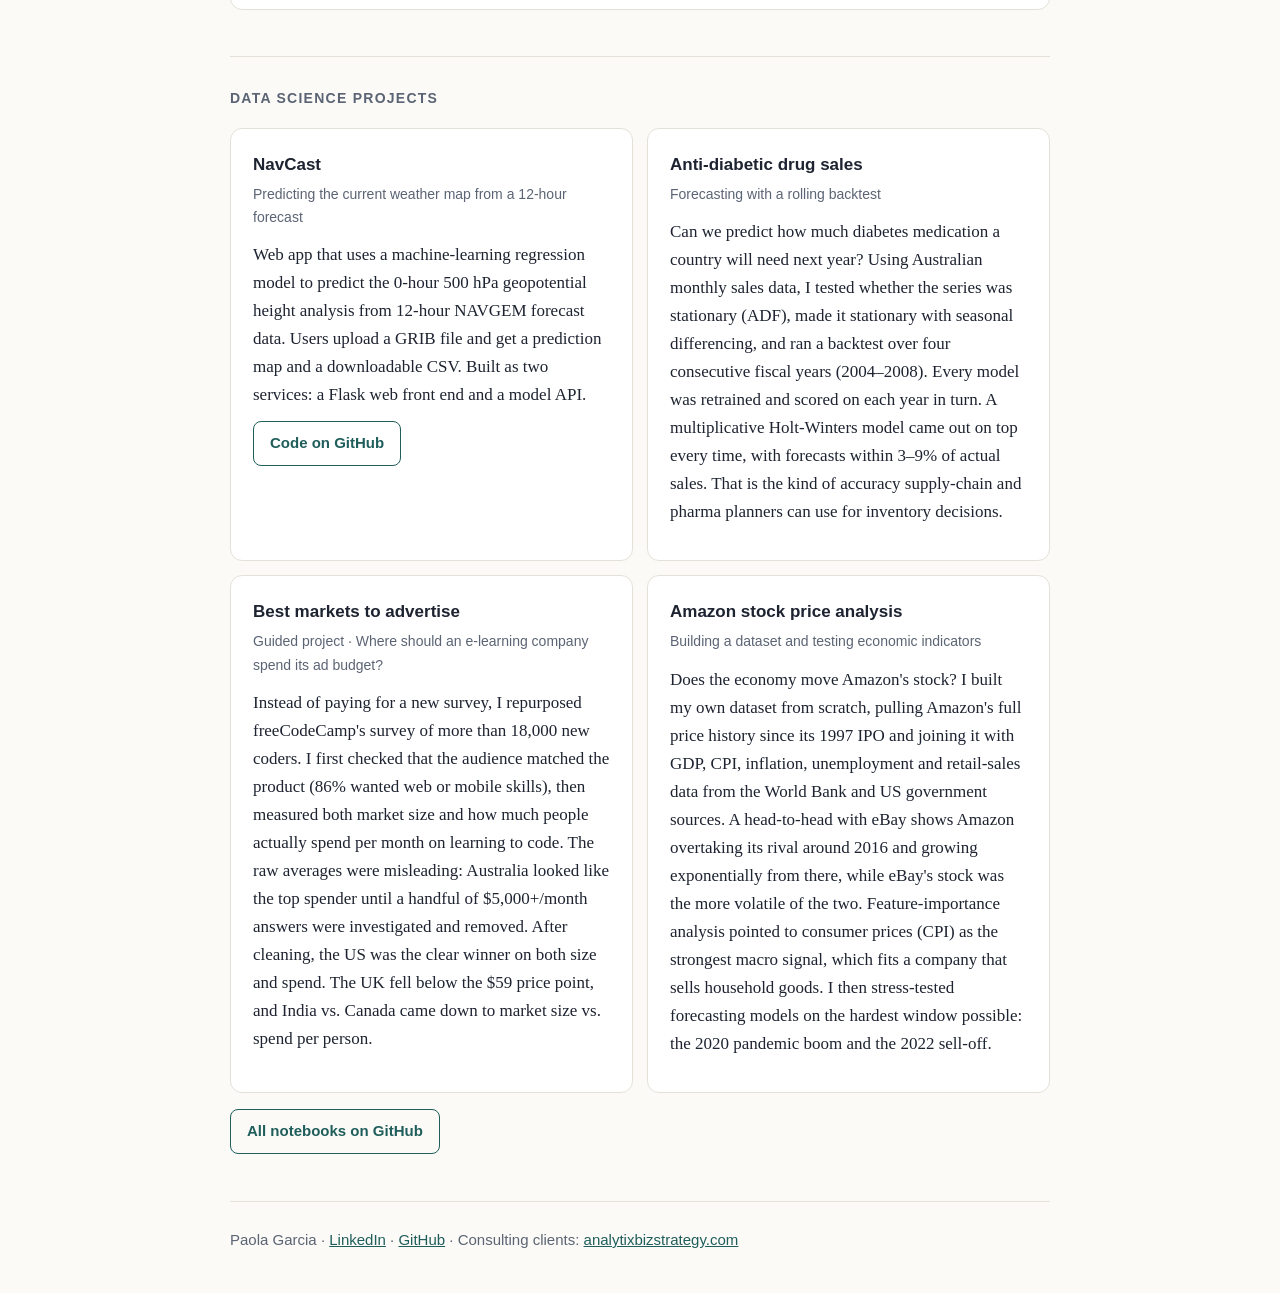
==== commit 62a7261e: "Update index.html" ====
--- a/index.html
+++ b/index.html
@@ -1,11 +1,10 @@
-<!doctype html><html lang="en"><head><meta charset="utf-8"><meta name="viewport" content="width=device-width,initial-scale=1">
 <title>Paola Garcia | Business Analytics Portfolio</title><meta name="description" content="Business analytics portfolio: a forecasting app, a bilingual nutrition app and an AI prompt builder, with case studies and demo videos.">
 <link rel="stylesheet" href="style.css"></head><body><div class="wrap"><nav><div class="links"><a href="index.html#projects">Products</a><a href="index.html#notebooks">Data science</a><a href="https://github.com/paogarciar">GitHub</a><a href="https://www.linkedin.com/in/paogarciar/">LinkedIn</a></div></nav>
 <div class="hero"><h1>Paola Garcia</h1>
 <p class="kick">Strategy &middot; Analytics &middot; Product</p>
 <p>Strategy, analytics, and product professional with 10+ years in Silicon Valley tech. I've supported product and market launches at Google Maps, Waymo and PlayStation, managed $40M in promotional funds across seven regions, and now run my own consulting practice. I turn messy data into decisions, and I build my own products.</p>
 <div class="cta"><a class="btn p" href="#projects">See my products</a><a class="btn" href="https://www.linkedin.com/in/paogarciar/">LinkedIn</a><a class="btn" href="https://analytixbizstrategy.com">Consulting: Analytix Business Strategy</a></div></div>
-<section id="projects"><h2>Products</h2><p class="wake"> Live apps are on a free server: the first load can take up to 90 seconds.</p><div class="card"><h3>AnalytixTool</h3><p class="sub">A sales forecast that tests itself before you trust it</p><div class="tags"><span class="tag">Python</span><span class="tag">Flask</span><span class="tag">pandas</span><span class="tag">NumPy</span><span class="tag">Time series</span><span class="tag">Gemini (optional)</span></div><p>Built for my consultancy, Analytix Business Strategy, to give small businesses the analysis a large company would pay a team for, from one CSV upload. It tests 12 forecasting models on months they have not seen. On the sample data the chosen model missed by 2.6% on average, against 3.5% for a &ldquo;same as last year&rdquo; guess.</p><div class="row"><a class="btn p" href="analytixtool.html">Read the case study</a><a class="btn" href="analytixtool.html#demo">Watch demo</a><a class="btn" href="https://sales-forecast-swot.onrender.com/">Live app</a><a class="btn" href="https://www.linkedin.com/in/paogarciar/" title="Message me on LinkedIn">Code on request</a></div></div><div class="card"><h3>Foody</h3><p class="sub">A bilingual nutrition app that turns your ingredients and targets into recipes and a priced grocery list</p><div class="tags"><span class="tag">Python</span><span class="tag">Flask</span><span class="tag">JavaScript</span><span class="tag">Tailwind</span><span class="tag">Gemini / OpenAI (optional)</span></div><p>Foody plans meals the way a nutritionist and a chef would together. Users choose their diet, favorite cuisines, calorie and protein targets, and budget per portion to generate four custom recipe options, complete with nutrition breakdowns, cost estimates, cooking steps, and a grocery list. Under the hood, a deterministic rule-based engine builds the baseline recipes while AI enhances them, falling back gracefully with transparent error messaging if an API call fails. The entire experience switches instantly between English and Spanish, refined through a 50-entry bug diary that isolated and fixed the three core root causes behind almost every failure.</p><div class="row"><a class="btn p" href="foody.html">Read the case study</a><a class="btn" href="foody.html#demo">Watch demo</a><a class="btn" href="https://foody-5w9l.onrender.com">Live app</a><a class="btn" href="https://www.linkedin.com/in/paogarciar/" title="Message me on LinkedIn">Code on request</a></div></div><div class="card"><h3>AgentSpark</h3><p class="sub">An interview that writes your AI prompt</p><div class="tags"><span class="tag">Python</span><span class="tag">Flask</span><span class="tag">JavaScript</span><span class="tag">Prompt design</span><span class="tag">Gemini (optional)</span></div><p>AgentSpark turns blank-page prompt paralysis into a guided conversation. Instead of guessing what an AI needs to know, users answer one targeted question at a time while AgentSpark assembles a structured, production-ready prompt for Claude, ChatGPT, Gemini, and more. It runs 100% client-side in the browser with zero API calls, leading with built-in safety guardrails and real-time logic checks to catch contradictory answers before a prompt is ever generated.</p><div class="row"><a class="btn p" href="agentspark.html">Read the case study</a><a class="btn" href="agentspark.html#demo">Watch demo</a><a class="btn" href="https://agentspark.onrender.com/">Live app</a><a class="btn" href="https://www.linkedin.com/in/paogarciar/" title="Message me on LinkedIn">Code on request</a></div></div></section>
+<section id="projects"><h2>Products</h2><p class="wake"> Live apps run on a free server: the first load can take up to 90 seconds.</p><div class="card"><h3>AnalytixTool</h3><p class="sub">A sales forecast that tests itself before you trust it</p><div class="tags"><span class="tag">Python</span><span class="tag">Flask</span><span class="tag">pandas</span><span class="tag">NumPy</span><span class="tag">Time series</span><span class="tag">Gemini (optional)</span></div><p>Built for my consultancy, Analytix Business Strategy, to give small businesses the analysis a large company would pay a team for, from one CSV upload. It tests 12 forecasting models on months they have not seen. On the sample data the chosen model missed by 2.6% on average, against 3.5% for a &ldquo;same as last year&rdquo; guess.</p><div class="row"><a class="btn p" href="analytixtool.html">Read the case study</a><a class="btn" href="analytixtool.html#demo">Watch demo</a><a class="btn" href="https://sales-forecast-swot.onrender.com/">Live app</a><a class="btn" href="https://www.linkedin.com/in/paogarciar/" title="Message me on LinkedIn">Code on request</a></div></div><div class="card"><h3>Foody</h3><p class="sub">A bilingual nutrition app that turns your ingredients and targets into recipes and a priced grocery list</p><div class="tags"><span class="tag">Python</span><span class="tag">Flask</span><span class="tag">JavaScript</span><span class="tag">Tailwind</span><span class="tag">Gemini / OpenAI (optional)</span></div><p>Foody plans meals the way a nutritionist and a chef would together. Users choose their diet, favorite cuisines, calorie and protein targets, and budget per portion to generate four custom recipe options, complete with nutrition breakdowns, cost estimates, cooking steps, and a grocery list. Under the hood, a deterministic rule-based engine builds the baseline recipes while AI enhances them, falling back gracefully with transparent error messaging if an API call fails. The entire experience switches instantly between English and Spanish, refined through a 50-entry bug diary that isolated and fixed the three core root causes behind almost every failure.</p><div class="row"><a class="btn p" href="foody.html">Read the case study</a><a class="btn" href="foody.html#demo">Watch demo</a><a class="btn" href="https://foody-5w9l.onrender.com">Live app</a><a class="btn" href="https://www.linkedin.com/in/paogarciar/" title="Message me on LinkedIn">Code on request</a></div></div><div class="card"><h3>AgentSpark</h3><p class="sub">An interview that writes your AI prompt</p><div class="tags"><span class="tag">Python</span><span class="tag">Flask</span><span class="tag">JavaScript</span><span class="tag">Prompt design</span><span class="tag">Gemini (optional)</span></div><p>AgentSpark turns blank-page prompt paralysis into a guided conversation. Instead of guessing what an AI needs to know, users answer one targeted question at a time while AgentSpark assembles a structured, production-ready prompt for Claude, ChatGPT, Gemini, and more. It runs 100% client-side in the browser with zero API calls, leading with built-in safety guardrails and real-time logic checks to catch contradictory answers before a prompt is ever generated.</p><div class="row"><a class="btn p" href="agentspark.html">Read the case study</a><a class="btn" href="agentspark.html#demo">Watch demo</a><a class="btn" href="https://agentspark.onrender.com/">Live app</a><a class="btn" href="https://www.linkedin.com/in/paogarciar/" title="Message me on LinkedIn">Code on request</a></div></div></section>
 <section id="notebooks"><h2>Data science projects</h2><div class="grid two"><div class="card"><h3>NavCast</h3><p class="fact">Predicting the current weather map from a 12-hour forecast</p><p>Web app that uses a machine-learning regression model to predict the 0-hour 500 hPa geopotential height analysis from 12-hour NAVGEM forecast data. Users upload a GRIB file and get a prediction map and a downloadable CSV. Built as two services: a Flask web front end and a model API.</p><div class="row"><a class="btn" href="https://github.com/paogarciar/NavCast">Code on GitHub</a></div></div><div class="card"><h3>Anti-diabetic drug sales</h3><p class="fact">Forecasting with a rolling backtest</p><p>Can we predict how much diabetes medication a country will need next year? Using Australian monthly sales data, I tested whether the series was stationary (ADF), made it stationary with seasonal differencing, and ran a backtest over four consecutive fiscal years (2004&ndash;2008). Every model was retrained and scored on each year in turn. A multiplicative Holt-Winters model came out on top every time, with forecasts within 3&ndash;9% of actual sales. That is the kind of accuracy supply-chain and pharma planners can use for inventory decisions.</p></div><div class="card"><h3>Best markets to advertise</h3><p class="fact">Guided project &middot; Where should an e-learning company spend its ad budget?</p><p>Instead of paying for a new survey, I repurposed freeCodeCamp's survey of more than 18,000 new coders. I first checked that the audience matched the product (86% wanted web or mobile skills), then measured both market size and how much people actually spend per month on learning to code. The raw averages were misleading: Australia looked like the top spender until a handful of $5,000+/month answers were investigated and removed. After cleaning, the US was the clear winner on both size and spend. The UK fell below the $59 price point, and India vs. Canada came down to market size vs. spend per person.</p></div><div class="card"><h3>Amazon stock price analysis</h3><p class="fact">Building a dataset and testing economic indicators</p><p>Does the economy move Amazon's stock? I built my own dataset from scratch, pulling Amazon's full price history since its 1997 IPO and joining it with GDP, CPI, inflation, unemployment and retail-sales data from the World Bank and US government sources. A head-to-head with eBay shows Amazon overtaking its rival around 2016 and growing exponentially from there, while eBay's stock was the more volatile of the two. Feature-importance analysis pointed to consumer prices (CPI) as the strongest macro signal, which fits a company that sells household goods. I then stress-tested forecasting models on the hardest window possible: the 2020 pandemic boom and the 2022 sell-off.</p></div></div><p style="margin-top:16px"><a class="btn" href="https://github.com/paogarciar/Data-Science-Notebooks">All notebooks on GitHub</a></p></section>
 
 <footer>Paola Garcia &middot; <a href="https://www.linkedin.com/in/paogarciar/">LinkedIn</a> &middot; <a href="https://github.com/paogarciar">GitHub</a> &middot; Consulting clients: <a href="https://analytixbizstrategy.com">analytixbizstrategy.com</a></footer></div></body></html>
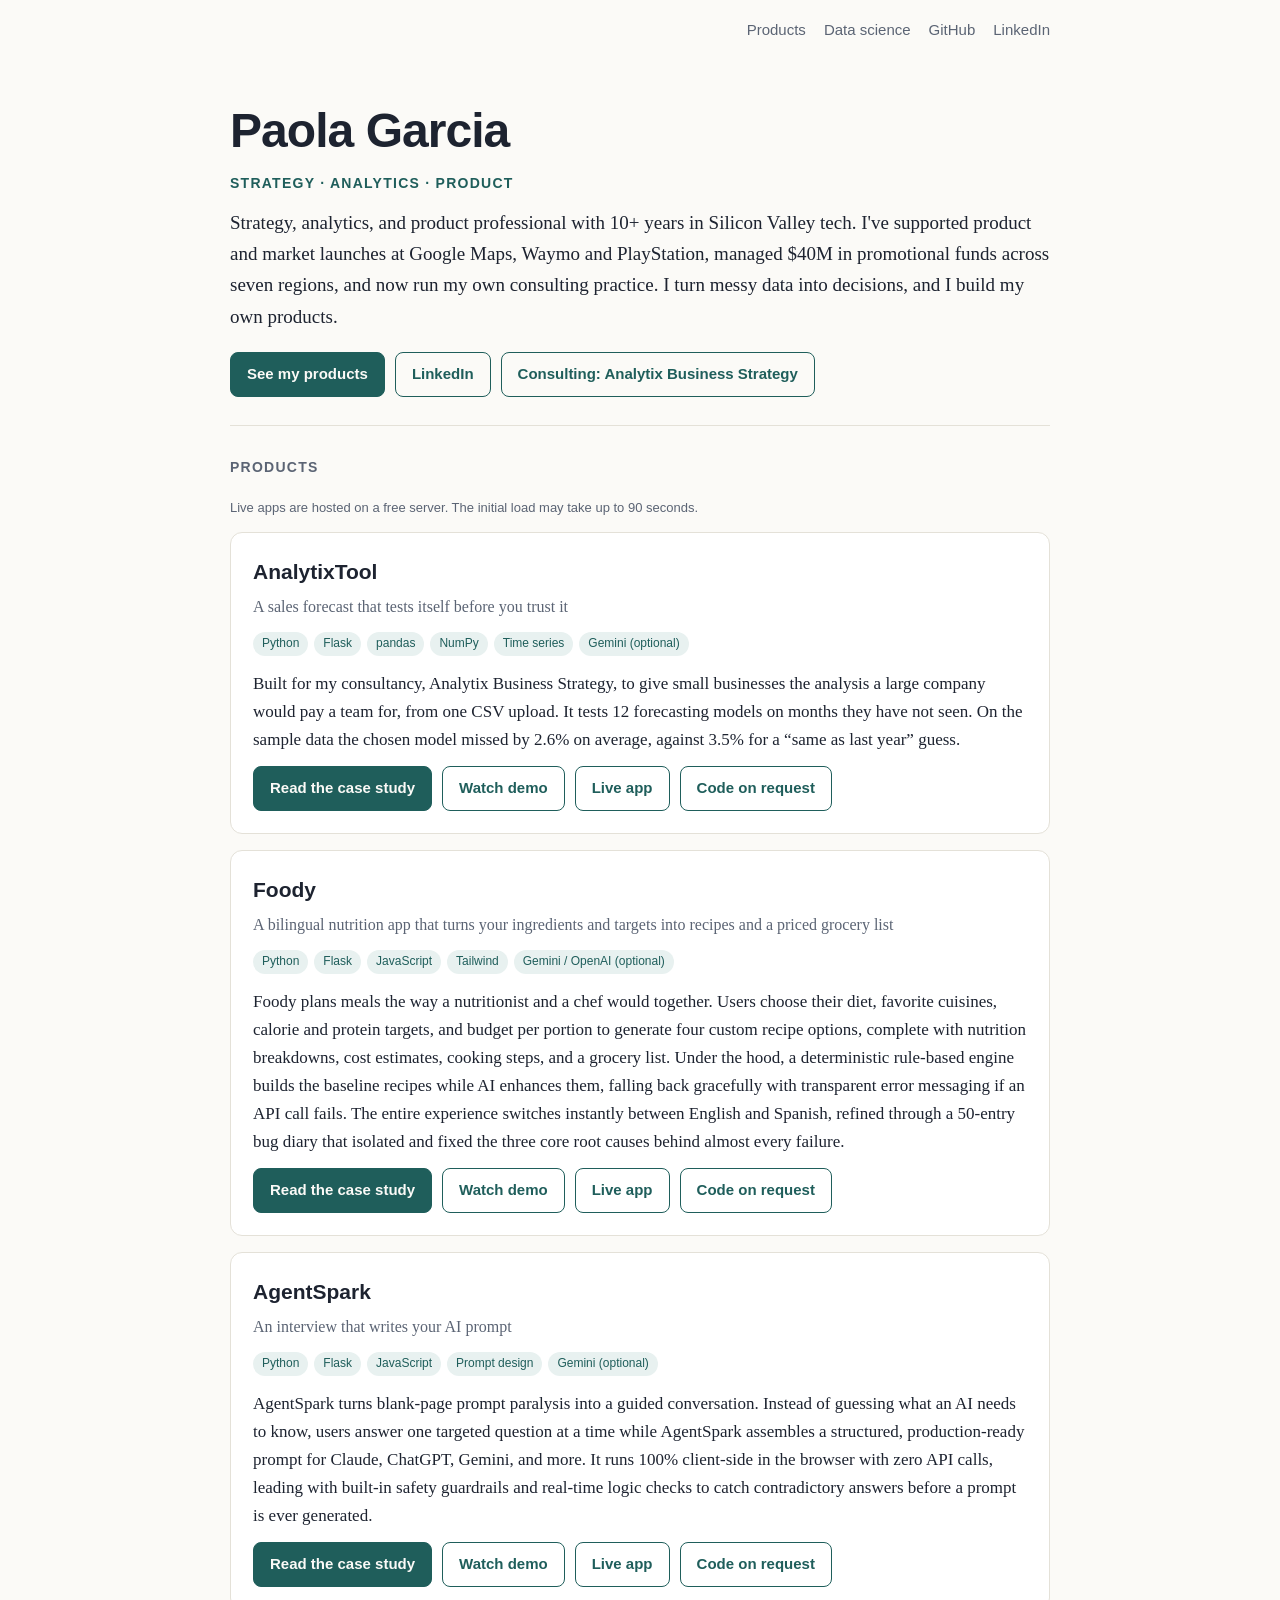
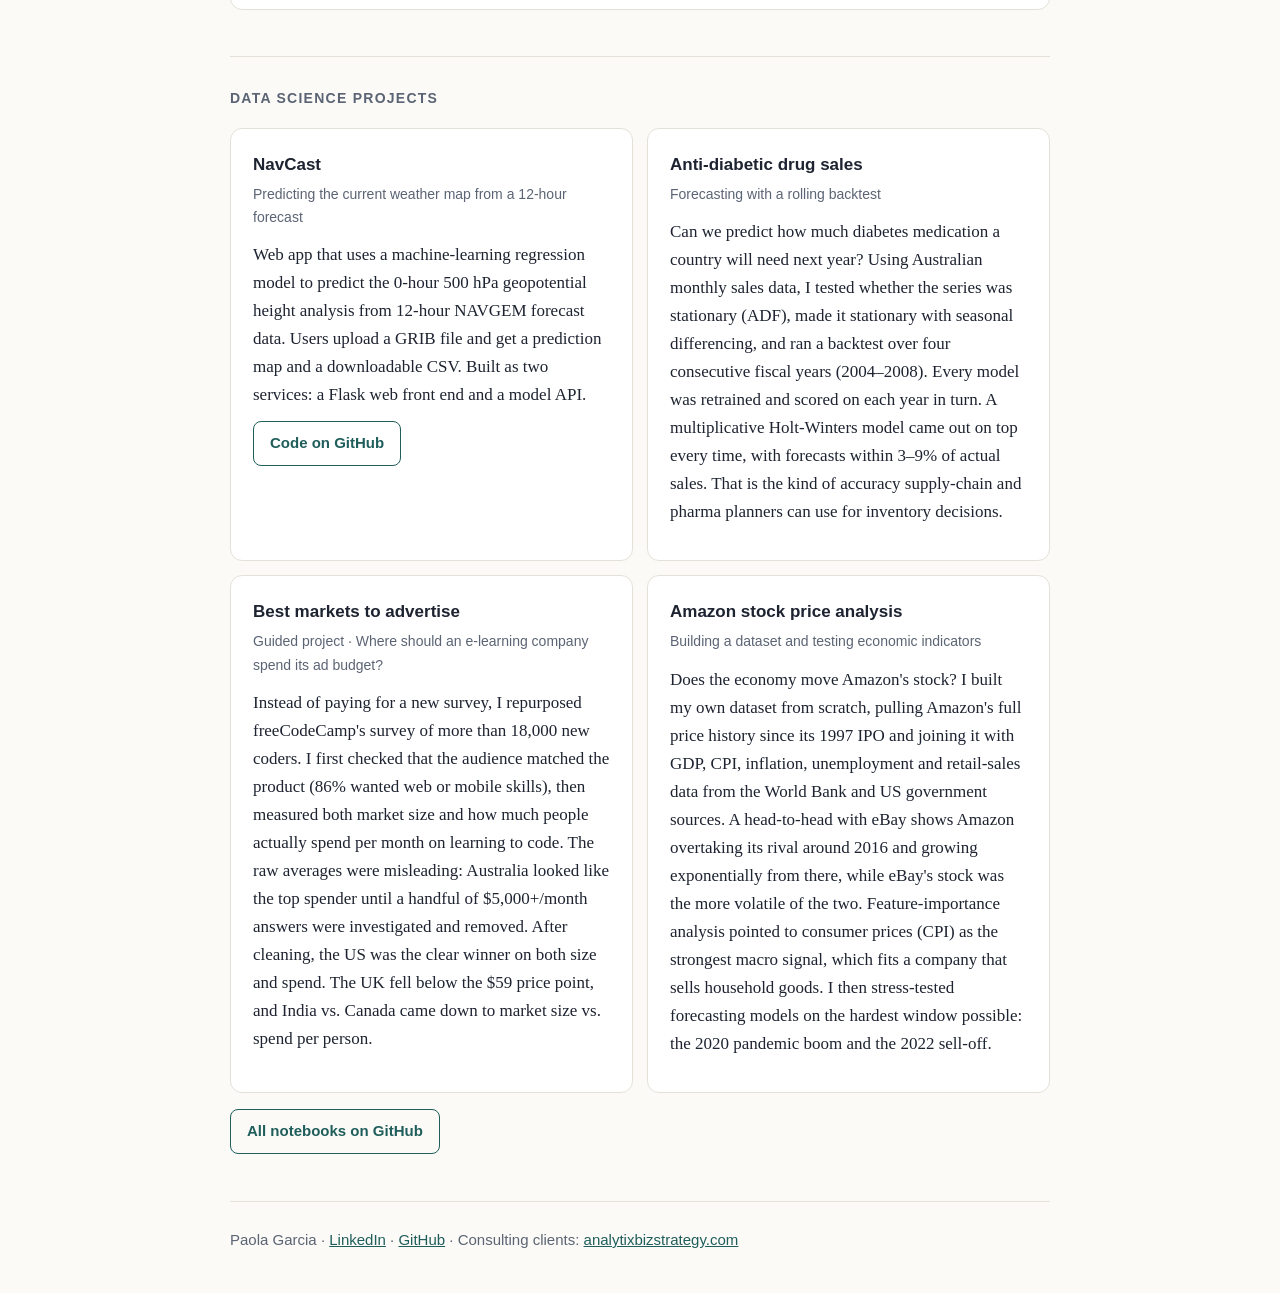
==== commit 7ce818b3: "Update index.html" ====
--- a/index.html
+++ b/index.html
@@ -4,7 +4,7 @@
 <p class="kick">Strategy &middot; Analytics &middot; Product</p>
 <p>Strategy, analytics, and product professional with 10+ years in Silicon Valley tech. I've supported product and market launches at Google Maps, Waymo and PlayStation, managed $40M in promotional funds across seven regions, and now run my own consulting practice. I turn messy data into decisions, and I build my own products.</p>
 <div class="cta"><a class="btn p" href="#projects">See my products</a><a class="btn" href="https://www.linkedin.com/in/paogarciar/">LinkedIn</a><a class="btn" href="https://analytixbizstrategy.com">Consulting: Analytix Business Strategy</a></div></div>
-<section id="projects"><h2>Products</h2><p class="wake"> Live apps run on a free server: the first load can take up to 90 seconds.</p><div class="card"><h3>AnalytixTool</h3><p class="sub">A sales forecast that tests itself before you trust it</p><div class="tags"><span class="tag">Python</span><span class="tag">Flask</span><span class="tag">pandas</span><span class="tag">NumPy</span><span class="tag">Time series</span><span class="tag">Gemini (optional)</span></div><p>Built for my consultancy, Analytix Business Strategy, to give small businesses the analysis a large company would pay a team for, from one CSV upload. It tests 12 forecasting models on months they have not seen. On the sample data the chosen model missed by 2.6% on average, against 3.5% for a &ldquo;same as last year&rdquo; guess.</p><div class="row"><a class="btn p" href="analytixtool.html">Read the case study</a><a class="btn" href="analytixtool.html#demo">Watch demo</a><a class="btn" href="https://sales-forecast-swot.onrender.com/">Live app</a><a class="btn" href="https://www.linkedin.com/in/paogarciar/" title="Message me on LinkedIn">Code on request</a></div></div><div class="card"><h3>Foody</h3><p class="sub">A bilingual nutrition app that turns your ingredients and targets into recipes and a priced grocery list</p><div class="tags"><span class="tag">Python</span><span class="tag">Flask</span><span class="tag">JavaScript</span><span class="tag">Tailwind</span><span class="tag">Gemini / OpenAI (optional)</span></div><p>Foody plans meals the way a nutritionist and a chef would together. Users choose their diet, favorite cuisines, calorie and protein targets, and budget per portion to generate four custom recipe options, complete with nutrition breakdowns, cost estimates, cooking steps, and a grocery list. Under the hood, a deterministic rule-based engine builds the baseline recipes while AI enhances them, falling back gracefully with transparent error messaging if an API call fails. The entire experience switches instantly between English and Spanish, refined through a 50-entry bug diary that isolated and fixed the three core root causes behind almost every failure.</p><div class="row"><a class="btn p" href="foody.html">Read the case study</a><a class="btn" href="foody.html#demo">Watch demo</a><a class="btn" href="https://foody-5w9l.onrender.com">Live app</a><a class="btn" href="https://www.linkedin.com/in/paogarciar/" title="Message me on LinkedIn">Code on request</a></div></div><div class="card"><h3>AgentSpark</h3><p class="sub">An interview that writes your AI prompt</p><div class="tags"><span class="tag">Python</span><span class="tag">Flask</span><span class="tag">JavaScript</span><span class="tag">Prompt design</span><span class="tag">Gemini (optional)</span></div><p>AgentSpark turns blank-page prompt paralysis into a guided conversation. Instead of guessing what an AI needs to know, users answer one targeted question at a time while AgentSpark assembles a structured, production-ready prompt for Claude, ChatGPT, Gemini, and more. It runs 100% client-side in the browser with zero API calls, leading with built-in safety guardrails and real-time logic checks to catch contradictory answers before a prompt is ever generated.</p><div class="row"><a class="btn p" href="agentspark.html">Read the case study</a><a class="btn" href="agentspark.html#demo">Watch demo</a><a class="btn" href="https://agentspark.onrender.com/">Live app</a><a class="btn" href="https://www.linkedin.com/in/paogarciar/" title="Message me on LinkedIn">Code on request</a></div></div></section>
+<section id="projects"><h2>Products</h2><p class="wake"> Live apps are hosted on a free server. The initial load may take up to 90 seconds.</p><div class="card"><h3>AnalytixTool</h3><p class="sub">A sales forecast that tests itself before you trust it</p><div class="tags"><span class="tag">Python</span><span class="tag">Flask</span><span class="tag">pandas</span><span class="tag">NumPy</span><span class="tag">Time series</span><span class="tag">Gemini (optional)</span></div><p>Built for my consultancy, Analytix Business Strategy, to give small businesses the analysis a large company would pay a team for, from one CSV upload. It tests 12 forecasting models on months they have not seen. On the sample data the chosen model missed by 2.6% on average, against 3.5% for a &ldquo;same as last year&rdquo; guess.</p><div class="row"><a class="btn p" href="analytixtool.html">Read the case study</a><a class="btn" href="analytixtool.html#demo">Watch demo</a><a class="btn" href="https://sales-forecast-swot.onrender.com/">Live app</a><a class="btn" href="https://www.linkedin.com/in/paogarciar/" title="Message me on LinkedIn">Code on request</a></div></div><div class="card"><h3>Foody</h3><p class="sub">A bilingual nutrition app that turns your ingredients and targets into recipes and a priced grocery list</p><div class="tags"><span class="tag">Python</span><span class="tag">Flask</span><span class="tag">JavaScript</span><span class="tag">Tailwind</span><span class="tag">Gemini / OpenAI (optional)</span></div><p>Foody plans meals the way a nutritionist and a chef would together. Users choose their diet, favorite cuisines, calorie and protein targets, and budget per portion to generate four custom recipe options, complete with nutrition breakdowns, cost estimates, cooking steps, and a grocery list. Under the hood, a deterministic rule-based engine builds the baseline recipes while AI enhances them, falling back gracefully with transparent error messaging if an API call fails. The entire experience switches instantly between English and Spanish, refined through a 50-entry bug diary that isolated and fixed the three core root causes behind almost every failure.</p><div class="row"><a class="btn p" href="foody.html">Read the case study</a><a class="btn" href="foody.html#demo">Watch demo</a><a class="btn" href="https://foody-5w9l.onrender.com">Live app</a><a class="btn" href="https://www.linkedin.com/in/paogarciar/" title="Message me on LinkedIn">Code on request</a></div></div><div class="card"><h3>AgentSpark</h3><p class="sub">An interview that writes your AI prompt</p><div class="tags"><span class="tag">Python</span><span class="tag">Flask</span><span class="tag">JavaScript</span><span class="tag">Prompt design</span><span class="tag">Gemini (optional)</span></div><p>AgentSpark turns blank-page prompt paralysis into a guided conversation. Instead of guessing what an AI needs to know, users answer one targeted question at a time while AgentSpark assembles a structured, production-ready prompt for Claude, ChatGPT, Gemini, and more. It runs 100% client-side in the browser with zero API calls, leading with built-in safety guardrails and real-time logic checks to catch contradictory answers before a prompt is ever generated.</p><div class="row"><a class="btn p" href="agentspark.html">Read the case study</a><a class="btn" href="agentspark.html#demo">Watch demo</a><a class="btn" href="https://agentspark.onrender.com/">Live app</a><a class="btn" href="https://www.linkedin.com/in/paogarciar/" title="Message me on LinkedIn">Code on request</a></div></div></section>
 <section id="notebooks"><h2>Data science projects</h2><div class="grid two"><div class="card"><h3>NavCast</h3><p class="fact">Predicting the current weather map from a 12-hour forecast</p><p>Web app that uses a machine-learning regression model to predict the 0-hour 500 hPa geopotential height analysis from 12-hour NAVGEM forecast data. Users upload a GRIB file and get a prediction map and a downloadable CSV. Built as two services: a Flask web front end and a model API.</p><div class="row"><a class="btn" href="https://github.com/paogarciar/NavCast">Code on GitHub</a></div></div><div class="card"><h3>Anti-diabetic drug sales</h3><p class="fact">Forecasting with a rolling backtest</p><p>Can we predict how much diabetes medication a country will need next year? Using Australian monthly sales data, I tested whether the series was stationary (ADF), made it stationary with seasonal differencing, and ran a backtest over four consecutive fiscal years (2004&ndash;2008). Every model was retrained and scored on each year in turn. A multiplicative Holt-Winters model came out on top every time, with forecasts within 3&ndash;9% of actual sales. That is the kind of accuracy supply-chain and pharma planners can use for inventory decisions.</p></div><div class="card"><h3>Best markets to advertise</h3><p class="fact">Guided project &middot; Where should an e-learning company spend its ad budget?</p><p>Instead of paying for a new survey, I repurposed freeCodeCamp's survey of more than 18,000 new coders. I first checked that the audience matched the product (86% wanted web or mobile skills), then measured both market size and how much people actually spend per month on learning to code. The raw averages were misleading: Australia looked like the top spender until a handful of $5,000+/month answers were investigated and removed. After cleaning, the US was the clear winner on both size and spend. The UK fell below the $59 price point, and India vs. Canada came down to market size vs. spend per person.</p></div><div class="card"><h3>Amazon stock price analysis</h3><p class="fact">Building a dataset and testing economic indicators</p><p>Does the economy move Amazon's stock? I built my own dataset from scratch, pulling Amazon's full price history since its 1997 IPO and joining it with GDP, CPI, inflation, unemployment and retail-sales data from the World Bank and US government sources. A head-to-head with eBay shows Amazon overtaking its rival around 2016 and growing exponentially from there, while eBay's stock was the more volatile of the two. Feature-importance analysis pointed to consumer prices (CPI) as the strongest macro signal, which fits a company that sells household goods. I then stress-tested forecasting models on the hardest window possible: the 2020 pandemic boom and the 2022 sell-off.</p></div></div><p style="margin-top:16px"><a class="btn" href="https://github.com/paogarciar/Data-Science-Notebooks">All notebooks on GitHub</a></p></section>
 
 <footer>Paola Garcia &middot; <a href="https://www.linkedin.com/in/paogarciar/">LinkedIn</a> &middot; <a href="https://github.com/paogarciar">GitHub</a> &middot; Consulting clients: <a href="https://analytixbizstrategy.com">analytixbizstrategy.com</a></footer></div></body></html>
